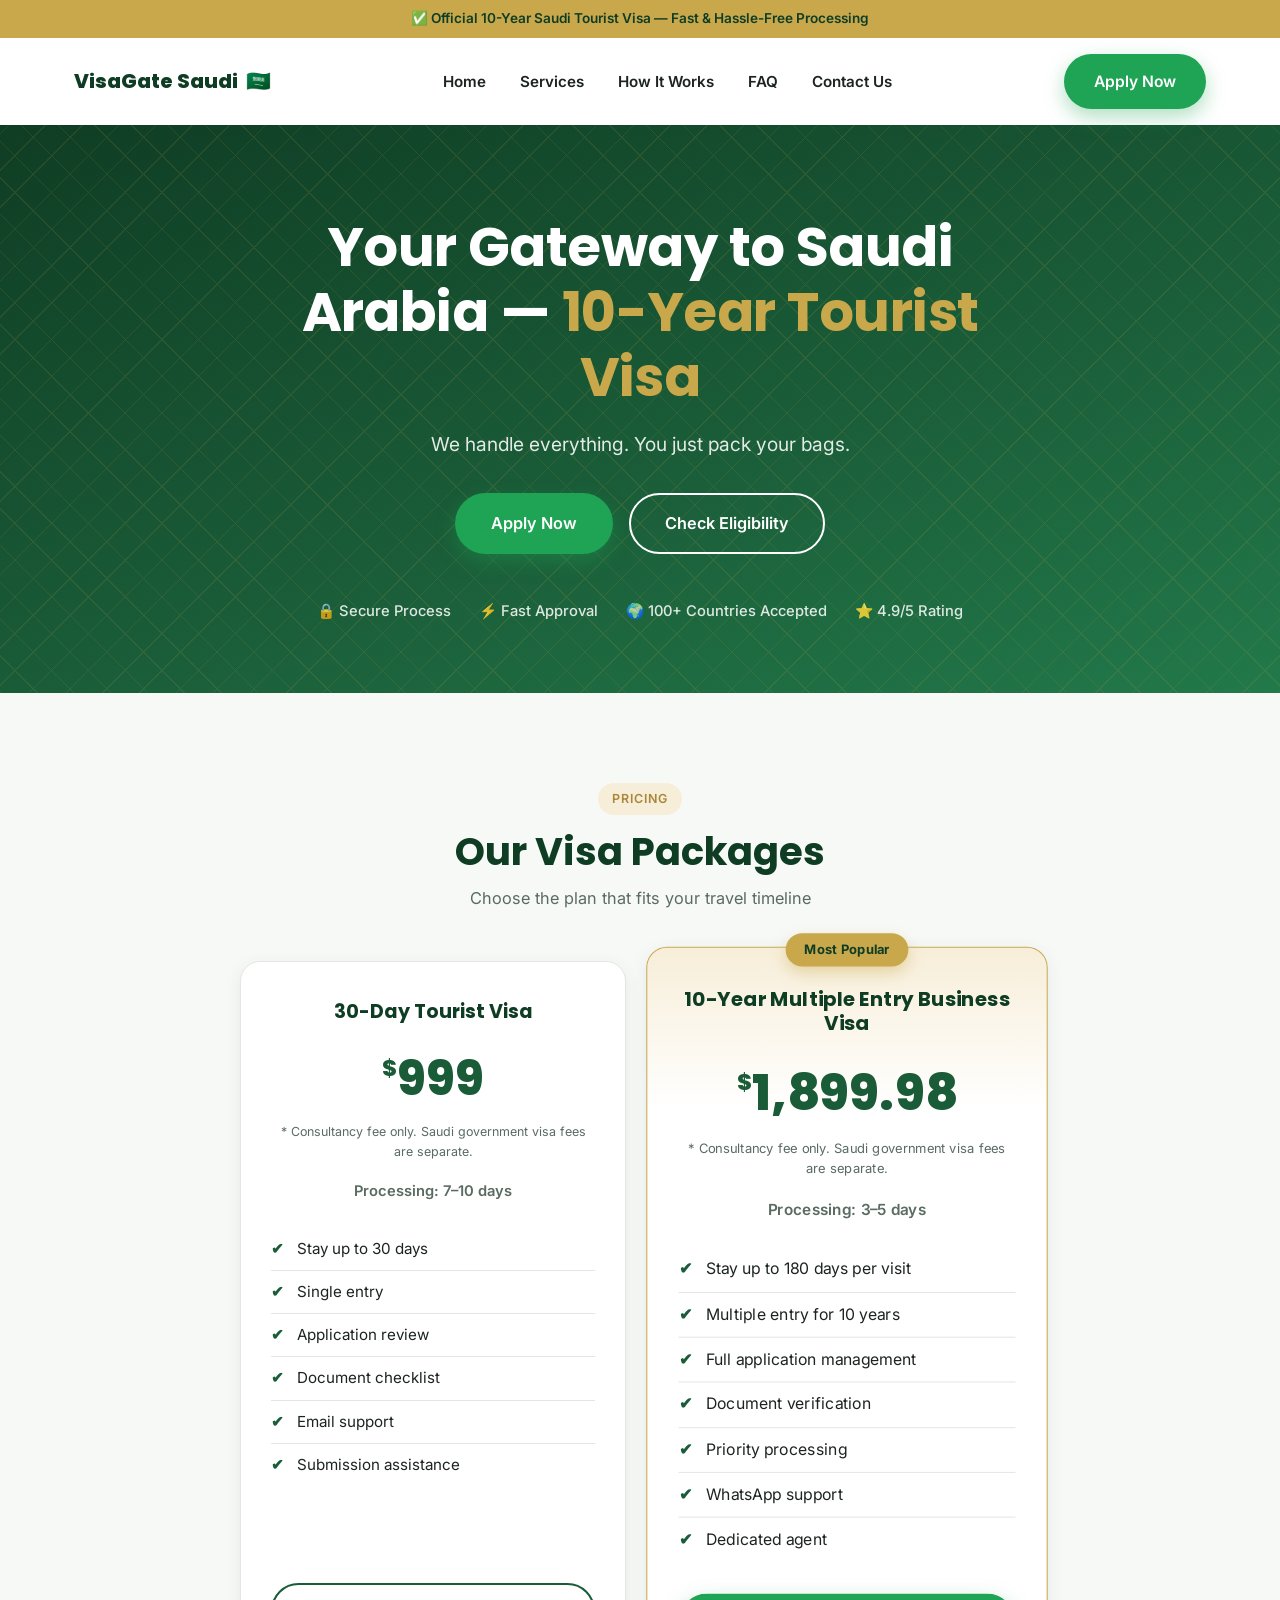
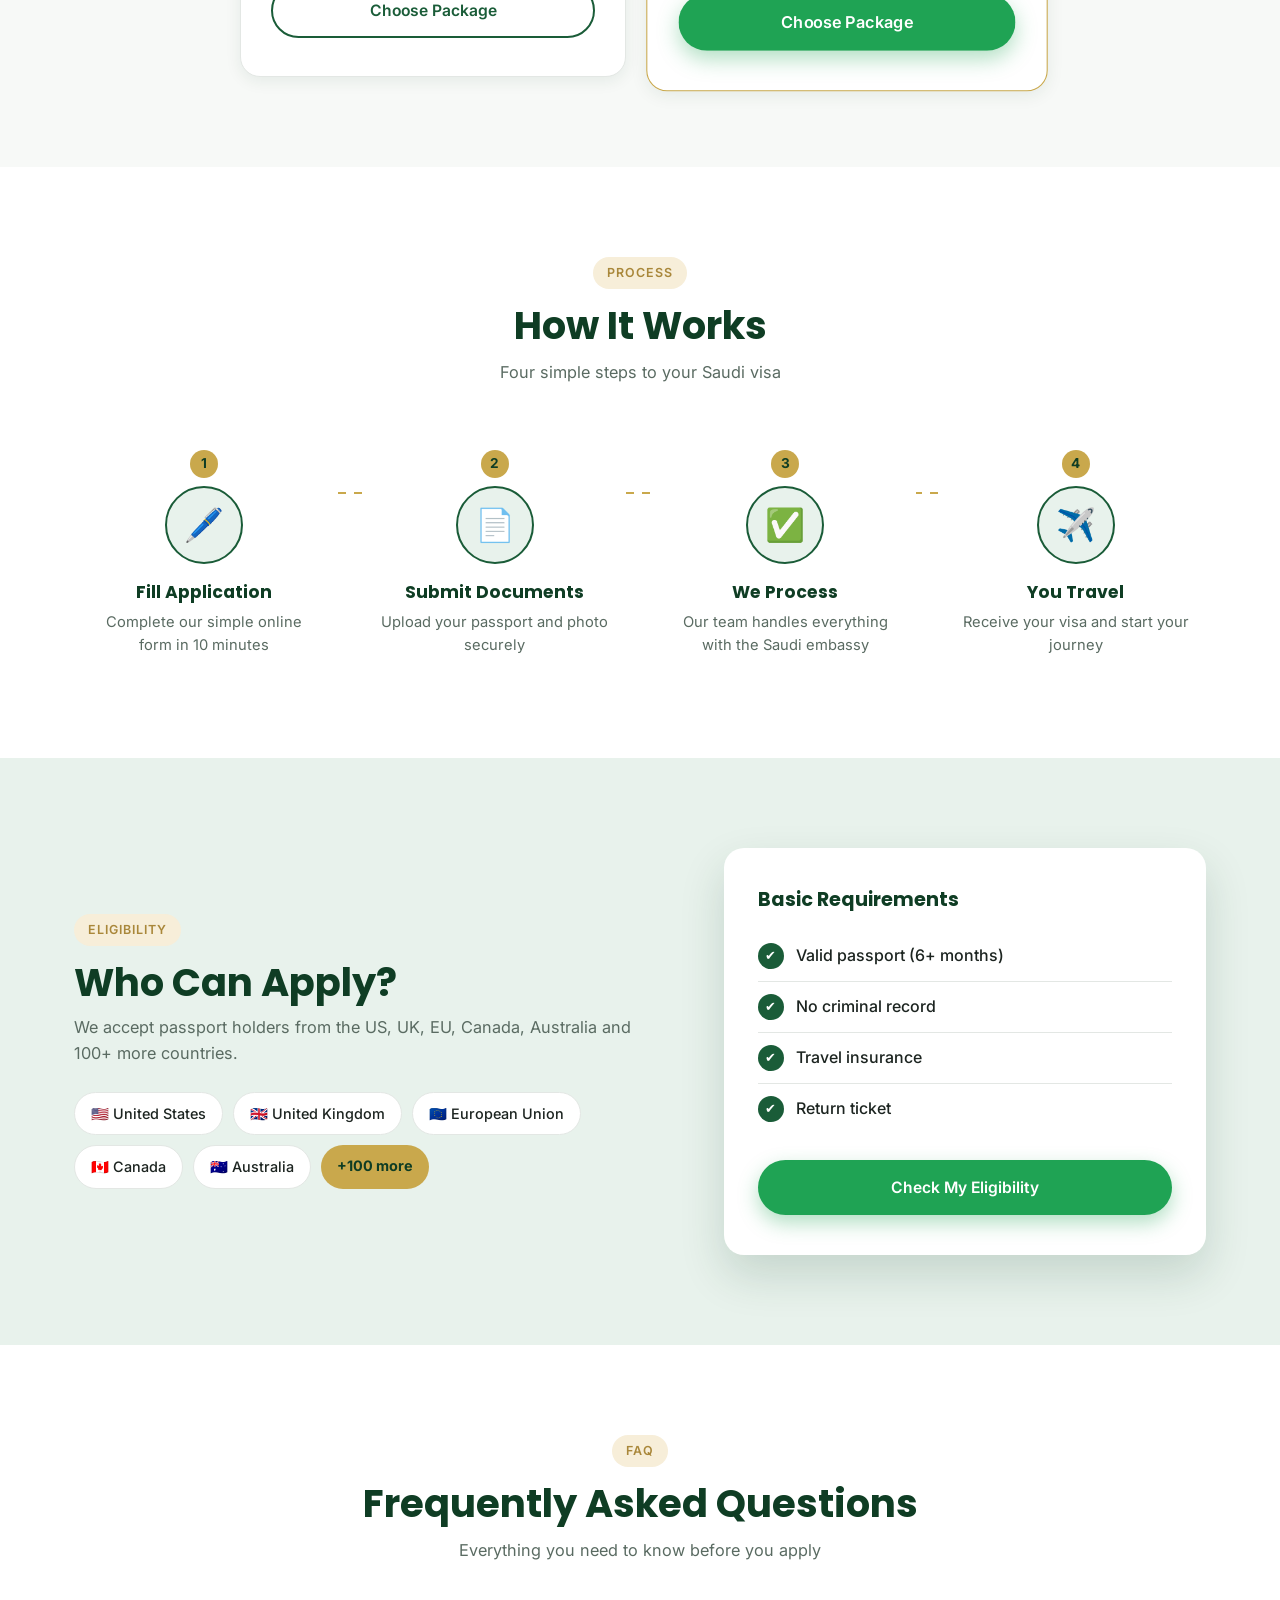
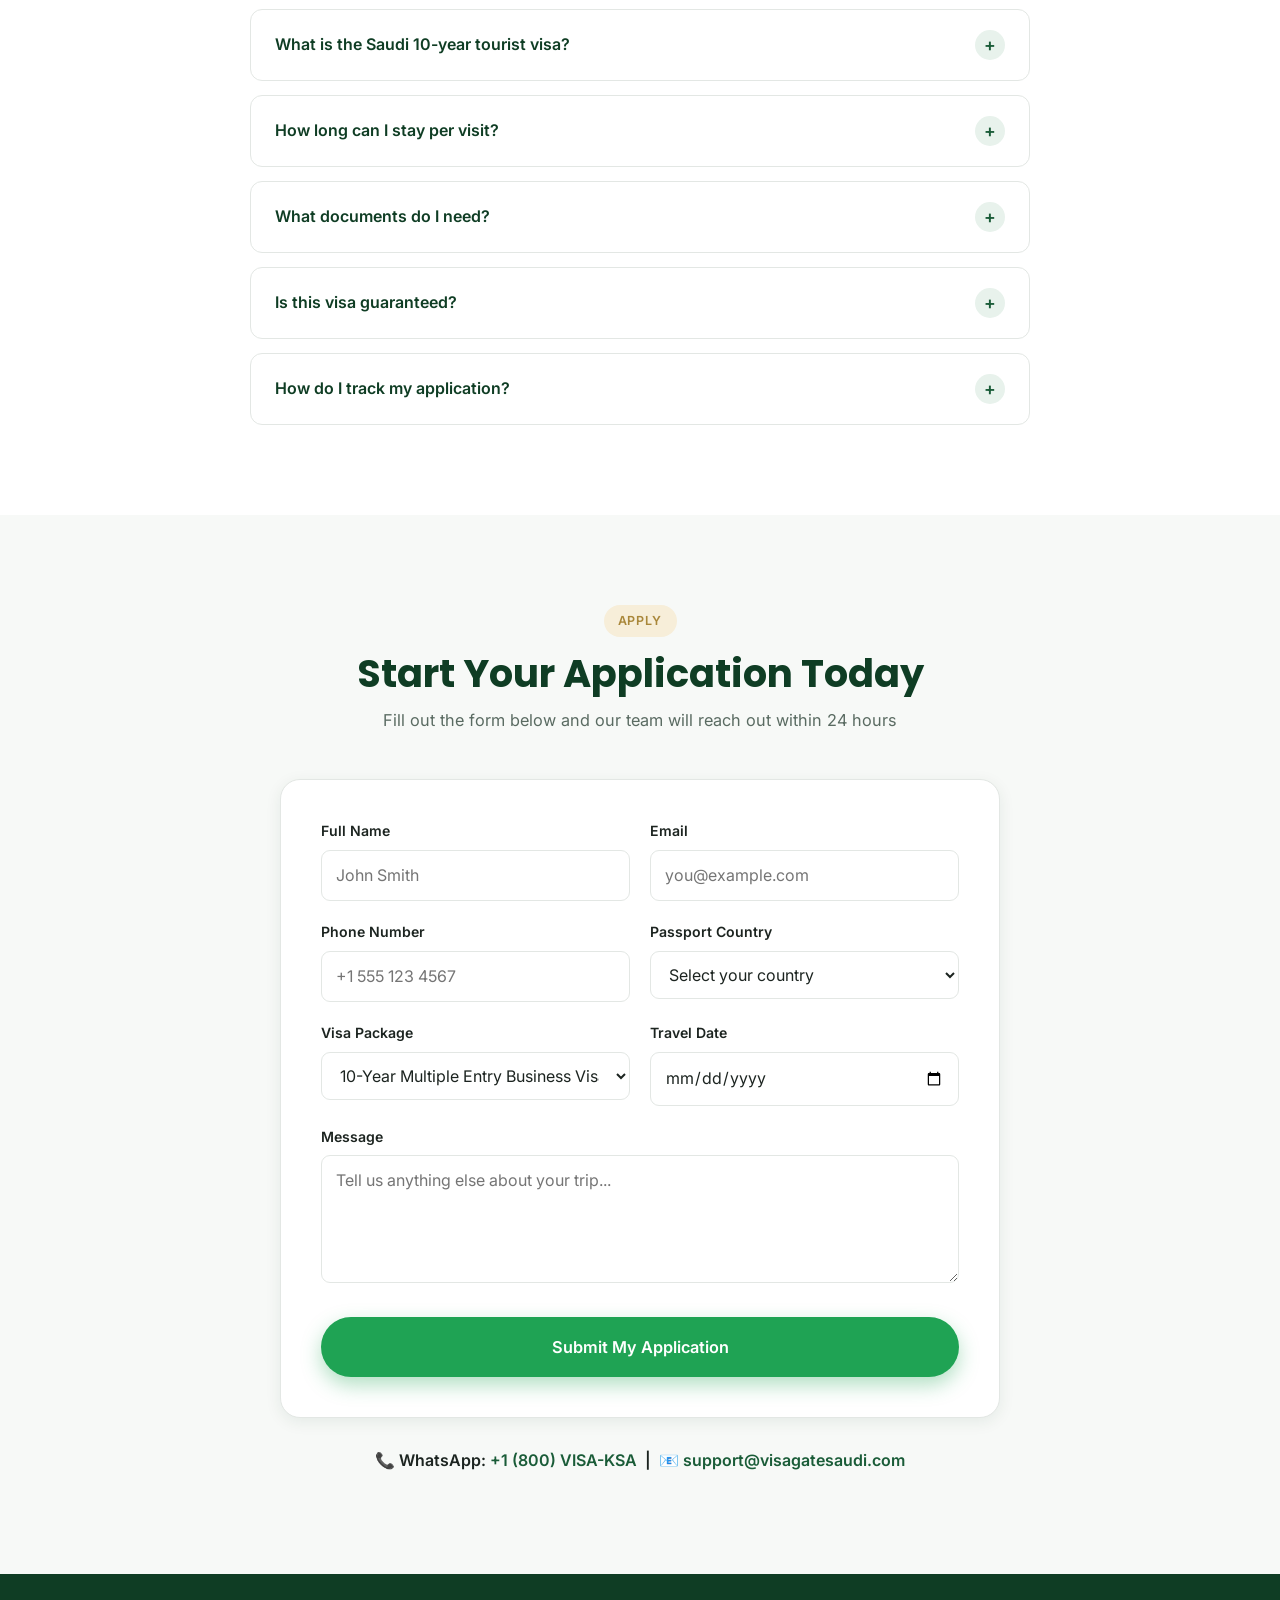
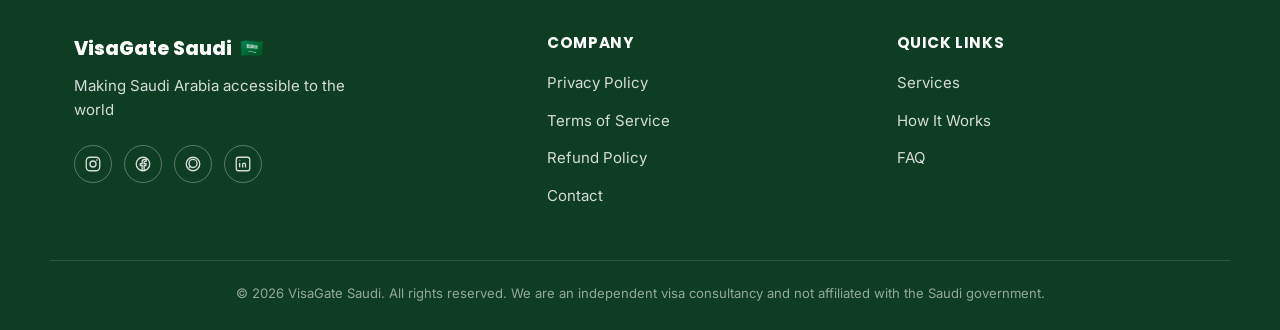
==== index.html @ 38aedfb7 "Initial commit - VisaGate Saudi website" ====
<!DOCTYPE html>
<html lang="en">
<head>
<meta charset="UTF-8">
<meta name="viewport" content="width=device-width, initial-scale=1.0">
<title>VisaGate Saudi — 10-Year Saudi Tourist Visa Application Service</title>
<meta name="description" content="VisaGate Saudi helps travelers from 100+ countries apply for Saudi Arabia's 10-year tourist visa quickly and securely.">
<link rel="preconnect" href="https://fonts.googleapis.com">
<link rel="preconnect" href="https://fonts.gstatic.com" crossorigin>
<link href="https://fonts.googleapis.com/css2?family=Poppins:wght@700;800&family=Inter:wght@400;500;600;700&display=swap" rel="stylesheet">
<link rel="icon" href="data:image/svg+xml,%3Csvg xmlns='http://www.w3.org/2000/svg' viewBox='0 0 64 64'%3E%3Crect width='64' height='64' rx='14' fill='%231a5c38'/%3E%3Ctext x='32' y='45' font-family='Arial, sans-serif' font-size='34' font-weight='700' fill='%23c9a84c' text-anchor='middle'%3EV%3C/text%3E%3C/svg%3E">
<link rel="stylesheet" href="styles.css">
</head>
<body>

<!-- ================= HEADER ================= -->
<header class="site-header" id="header">
  <div class="topbar">
    <p>✅ Official 10-Year Saudi Tourist Visa — Fast &amp; Hassle-Free Processing</p>
  </div>
  <div class="navbar">
    <div class="container nav-container">
      <a href="#home" class="logo">VisaGate Saudi <span class="flag" aria-hidden="true">🇸🇦</span></a>

      <nav class="main-nav" id="mainNav">
        <ul>
          <li><a href="#home">Home</a></li>
          <li><a href="#services">Services</a></li>
          <li><a href="#how-it-works">How It Works</a></li>
          <li><a href="#faq">FAQ</a></li>
          <li><a href="#contact">Contact Us</a></li>
        </ul>
      </nav>

      <button type="button" class="btn btn-primary nav-cta" data-open-modal>Apply Now</button>

      <button class="nav-toggle" id="navToggle" aria-label="Toggle navigation menu" aria-expanded="false" aria-controls="mainNav">
        <span></span><span></span><span></span>
      </button>
    </div>
  </div>
</header>

<main>

  <!-- ================= HERO ================= -->
  <section class="hero" id="home">
    <div class="hero-pattern" aria-hidden="true"></div>
    <div class="container hero-content">
      <h1>Your Gateway to Saudi Arabia — <span>10-Year Tourist Visa</span></h1>
      <p class="hero-sub">We handle everything. You just pack your bags.</p>
      <div class="hero-buttons">
        <button type="button" class="btn btn-primary btn-lg" data-open-modal>Apply Now</button>
        <a href="#eligibility" class="btn btn-outline btn-lg">Check Eligibility</a>
      </div>
      <ul class="trust-badges">
        <li>🔒 Secure Process</li>
        <li>⚡ Fast Approval</li>
        <li>🌍 100+ Countries Accepted</li>
        <li>⭐ 4.9/5 Rating</li>
      </ul>
    </div>
  </section>

  <!-- ================= SERVICES ================= -->
  <section class="services" id="services">
    <div class="container">
      <span class="eyebrow">Pricing</span>
      <h2 class="section-title">Our Visa Packages</h2>
      <p class="section-sub">Choose the plan that fits your travel timeline</p>

      <div class="pricing-grid pricing-grid-2">
        <article class="price-card">
          <h3>30-Day Tourist Visa</h3>
          <p class="price"><span>$</span>999</p>
          <p class="fee-note">* Consultancy fee only. Saudi government visa fees are separate.</p>
          <p class="processing">Processing: 7–10 days</p>
          <ul class="features">
            <li>Stay up to 30 days</li>
            <li>Single entry</li>
            <li>Application review</li>
            <li>Document checklist</li>
            <li>Email support</li>
            <li>Submission assistance</li>
          </ul>
          <button type="button" class="btn btn-outline choose-package" data-package="30-Day Tourist">Choose Package</button>
        </article>

        <article class="price-card featured">
          <span class="badge">Most Popular</span>
          <h3>10-Year Multiple Entry Business Visa</h3>
          <p class="price"><span>$</span>1,899.98</p>
          <p class="fee-note">* Consultancy fee only. Saudi government visa fees are separate.</p>
          <p class="processing">Processing: 3–5 days</p>
          <ul class="features">
            <li>Stay up to 180 days per visit</li>
            <li>Multiple entry for 10 years</li>
            <li>Full application management</li>
            <li>Document verification</li>
            <li>Priority processing</li>
            <li>WhatsApp support</li>
            <li>Dedicated agent</li>
          </ul>
          <button type="button" class="btn btn-primary choose-package" data-package="10-Year Business">Choose Package</button>
        </article>
      </div>
    </div>
  </section>

  <!-- ================= HOW IT WORKS ================= -->
  <section class="how-it-works" id="how-it-works">
    <div class="container">
      <span class="eyebrow">Process</span>
      <h2 class="section-title">How It Works</h2>
      <p class="section-sub">Four simple steps to your Saudi visa</p>

      <div class="steps">
        <div class="step">
          <div class="step-number">1</div>
          <div class="step-icon">🖊️</div>
          <h3>Fill Application</h3>
          <p>Complete our simple online form in 10 minutes</p>
        </div>
        <div class="step">
          <div class="step-number">2</div>
          <div class="step-icon">📄</div>
          <h3>Submit Documents</h3>
          <p>Upload your passport and photo securely</p>
        </div>
        <div class="step">
          <div class="step-number">3</div>
          <div class="step-icon">✅</div>
          <h3>We Process</h3>
          <p>Our team handles everything with the Saudi embassy</p>
        </div>
        <div class="step">
          <div class="step-number">4</div>
          <div class="step-icon">✈️</div>
          <h3>You Travel</h3>
          <p>Receive your visa and start your journey</p>
        </div>
      </div>
    </div>
  </section>

  <!-- ================= ELIGIBILITY ================= -->
  <section class="eligibility" id="eligibility">
    <div class="container eligibility-grid">
      <div class="eligibility-text">
        <span class="eyebrow">Eligibility</span>
        <h2 class="section-title section-title-left">Who Can Apply?</h2>
        <p>We accept passport holders from the US, UK, EU, Canada, Australia and 100+ more countries.</p>
        <div class="country-tags">
          <span>🇺🇸 United States</span>
          <span>🇬🇧 United Kingdom</span>
          <span>🇪🇺 European Union</span>
          <span>🇨🇦 Canada</span>
          <span>🇦🇺 Australia</span>
          <span class="tag-more">+100 more</span>
        </div>
      </div>

      <div class="checklist-card">
        <h3>Basic Requirements</h3>
        <ul class="checklist">
          <li><span class="check">✔</span> Valid passport (6+ months)</li>
          <li><span class="check">✔</span> No criminal record</li>
          <li><span class="check">✔</span> Travel insurance</li>
          <li><span class="check">✔</span> Return ticket</li>
        </ul>
        <a href="#contact" class="btn btn-primary btn-block">Check My Eligibility</a>
      </div>
    </div>
  </section>

  <!-- ================= FAQ ================= -->
  <section class="faq" id="faq">
    <div class="container">
      <span class="eyebrow">FAQ</span>
      <h2 class="section-title">Frequently Asked Questions</h2>
      <p class="section-sub">Everything you need to know before you apply</p>

      <div class="faq-list">
        <div class="faq-item">
          <button class="faq-question" aria-expanded="false">
            <span>What is the Saudi 10-year tourist visa?</span>
            <span class="faq-icon">+</span>
          </button>
          <div class="faq-answer">
            <p>It is a long-term multiple-entry tourist visa issued by the Kingdom of Saudi Arabia that remains valid for 10 years, allowing eligible passport holders to visit the country repeatedly for tourism, without needing to reapply for each trip.</p>
          </div>
        </div>

        <div class="faq-item">
          <button class="faq-question" aria-expanded="false">
            <span>How long can I stay per visit?</span>
            <span class="faq-icon">+</span>
          </button>
          <div class="faq-answer">
            <p>Each visit under the 10-year tourist visa typically allows a stay of up to 90 days, and you may enter and exit multiple times during the visa's validity period.</p>
          </div>
        </div>

        <div class="faq-item">
          <button class="faq-question" aria-expanded="false">
            <span>What documents do I need?</span>
            <span class="faq-icon">+</span>
          </button>
          <div class="faq-answer">
            <p>You will generally need a valid passport (6+ months remaining), a recent passport-style photo, proof of travel insurance, and a return or onward ticket. Our team will guide you through the exact checklist for your country.</p>
          </div>
        </div>

        <div class="faq-item">
          <button class="faq-question" aria-expanded="false">
            <span>Is this visa guaranteed?</span>
            <span class="faq-icon">+</span>
          </button>
          <div class="faq-answer">
            <p>Final approval is issued by the Saudi authorities. Every package includes a full document review to maximize your chances of approval, and our 10-Year Business Visa package is backed by our dedicated agent support.</p>
          </div>
        </div>

        <div class="faq-item">
          <button class="faq-question" aria-expanded="false">
            <span>How do I track my application?</span>
            <span class="faq-icon">+</span>
          </button>
          <div class="faq-answer">
            <p>Once submitted, you'll receive email updates at every stage (plus WhatsApp updates for the 10-Year Business Visa package), plus a dedicated tracking link so you always know your application status.</p>
          </div>
        </div>
      </div>
    </div>
  </section>

  <!-- ================= CONTACT / APPLY ================= -->
  <section class="contact" id="contact">
    <div class="container">
      <span class="eyebrow">Apply</span>
      <h2 class="section-title">Start Your Application Today</h2>
      <p class="section-sub">Fill out the form below and our team will reach out within 24 hours</p>

      <form class="apply-form" id="applyForm" novalidate>
        <div class="form-row">
          <div class="form-group">
            <label for="fullName">Full Name</label>
            <input type="text" id="fullName" name="fullName" placeholder="John Smith" required>
          </div>
          <div class="form-group">
            <label for="email">Email</label>
            <input type="email" id="email" name="email" placeholder="you@example.com" required>
          </div>
        </div>

        <div class="form-row">
          <div class="form-group">
            <label for="phone">Phone Number</label>
            <input type="tel" id="phone" name="phone" placeholder="+1 555 123 4567" required>
          </div>
          <div class="form-group">
            <label for="country">Passport Country</label>
            <select id="country" name="country" required>
              <option value="" disabled selected>Select your country</option>
              <option>United States</option>
              <option>United Kingdom</option>
              <option>Canada</option>
              <option>Australia</option>
              <option>Germany</option>
              <option>France</option>
              <option>Italy</option>
              <option>Spain</option>
              <option>Netherlands</option>
              <option>Ireland</option>
              <option>New Zealand</option>
              <option>Japan</option>
              <option>South Korea</option>
              <option>Singapore</option>
              <option>United Arab Emirates</option>
              <option>Other</option>
            </select>
          </div>
        </div>

        <div class="form-row">
          <div class="form-group">
            <label for="packageSelect">Visa Package</label>
            <select id="packageSelect" name="package" required>
              <option value="30-Day Tourist">30-Day Tourist Visa — $999</option>
              <option value="10-Year Business" selected>10-Year Multiple Entry Business Visa — $1,899.98</option>
            </select>
          </div>
          <div class="form-group">
            <label for="travelDate">Travel Date</label>
            <input type="date" id="travelDate" name="travelDate">
          </div>
        </div>

        <div class="form-group full">
          <label for="message">Message</label>
          <textarea id="message" name="message" rows="4" placeholder="Tell us anything else about your trip..."></textarea>
        </div>

        <button type="submit" class="btn btn-primary btn-lg btn-block">Submit My Application</button>

        <p class="form-success" id="formSuccess" role="status" hidden>✅ Thank you! Your application has been received. Our team will contact you within 24 hours.</p>
      </form>

      <p class="contact-info">📞 WhatsApp: <a href="https://wa.me/1800847252">+1 (800) VISA-KSA</a> &nbsp;|&nbsp; 📧 <a href="mailto:support@visagatesaudi.com">support@visagatesaudi.com</a></p>
    </div>
  </section>

</main>

<!-- ================= FOOTER ================= -->
<footer class="site-footer">
  <div class="container footer-grid">
    <div class="footer-brand">
      <p class="logo">VisaGate Saudi <span class="flag" aria-hidden="true">🇸🇦</span></p>
      <p class="tagline">Making Saudi Arabia accessible to the world</p>
      <div class="socials">
        <a href="#" class="social-icon" aria-label="Instagram">
          <svg viewBox="0 0 24 24" fill="none" stroke="currentColor" stroke-width="1.8"><rect x="3" y="3" width="18" height="18" rx="5"/><circle cx="12" cy="12" r="4"/><circle cx="17.2" cy="6.8" r="1.1" fill="currentColor" stroke="none"/></svg>
        </a>
        <a href="#" class="social-icon" aria-label="Facebook">
          <svg viewBox="0 0 24 24" fill="none" stroke="currentColor" stroke-width="1.8"><circle cx="12" cy="12" r="9"/><path d="M13.5 21v-7h2.2l.3-2.6h-2.5V9.7c0-.75.2-1.3 1.3-1.3h1.4V6.1c-.25 0-1.1-.1-2-.1-2 0-3.4 1.2-3.4 3.5v1.9H8.4V14h2.4v7"/></svg>
        </a>
        <a href="#" class="social-icon" aria-label="WhatsApp">
          <svg viewBox="0 0 24 24" fill="none" stroke="currentColor" stroke-width="1.8"><circle cx="12" cy="12" r="9"/><path d="M8.5 15.2c1 .9 2.2 1.4 3.6 1.4 3 0 5.3-2.4 5.3-5.3S15.1 5.9 12.1 5.9 6.8 8.3 6.8 11.2c0 1.1.3 2.1.9 3l-.7 2.6z"/></svg>
        </a>
        <a href="#" class="social-icon" aria-label="LinkedIn">
          <svg viewBox="0 0 24 24" fill="none" stroke="currentColor" stroke-width="1.8"><rect x="3" y="3" width="18" height="18" rx="3"/><line x1="7.5" y1="10.5" x2="7.5" y2="16.5"/><circle cx="7.5" cy="7.3" r="0.2" fill="currentColor"/><path d="M11.5 16.5v-3.7c0-1.2.9-2 2-2s1.8.8 1.8 2v3.7"/></svg>
        </a>
      </div>
    </div>

    <div class="footer-links">
      <h4>Company</h4>
      <ul>
        <li><a href="#">Privacy Policy</a></li>
        <li><a href="terms.html">Terms of Service</a></li>
        <li><a href="#">Refund Policy</a></li>
        <li><a href="#contact">Contact</a></li>
      </ul>
    </div>

    <div class="footer-links">
      <h4>Quick Links</h4>
      <ul>
        <li><a href="#services">Services</a></li>
        <li><a href="#how-it-works">How It Works</a></li>
        <li><a href="#faq">FAQ</a></li>
      </ul>
    </div>
  </div>

  <div class="footer-bottom">
    <p>© 2026 VisaGate Saudi. All rights reserved. We are an independent visa consultancy and not affiliated with the Saudi government.</p>
  </div>
</footer>

<!-- ================= APPLICATION MODAL ================= -->
<div class="modal-backdrop" id="modalBackdrop" hidden>
  <div class="modal" role="dialog" aria-modal="true" aria-labelledby="modalTitle">
    <div class="modal-header">
      <h2 id="modalTitle">Visa Application</h2>
      <button type="button" class="modal-close" id="modalClose" aria-label="Close application form">&times;</button>
    </div>

    <form class="modal-form" id="modalForm" novalidate>
      <div class="modal-body">

        <h3 class="modal-section-title">Personal Information</h3>
        <div class="form-row">
          <div class="form-group">
            <label for="mFullName">Full Legal Name (as in passport)</label>
            <input type="text" id="mFullName" name="fullName" required>
          </div>
          <div class="form-group">
            <label for="mDob">Date of Birth</label>
            <input type="date" id="mDob" name="dob" required>
          </div>
        </div>
        <div class="form-row">
          <div class="form-group">
            <label for="mNationality">Nationality / Country of Passport</label>
            <input type="text" id="mNationality" name="nationality" required>
          </div>
          <div class="form-group">
            <label for="mPassportNumber">Passport Number</label>
            <input type="text" id="mPassportNumber" name="passportNumber" required>
          </div>
        </div>
        <div class="form-row">
          <div class="form-group">
            <label for="mPassportExpiry">Passport Expiry Date</label>
            <input type="date" id="mPassportExpiry" name="passportExpiry" required>
          </div>
          <div class="form-group">
            <label for="mEmail">Email Address</label>
            <input type="email" id="mEmail" name="email" required>
          </div>
        </div>
        <div class="form-group">
          <label for="mPhone">Phone Number (with country code)</label>
          <input type="tel" id="mPhone" name="phone" placeholder="+1 555 123 4567" required>
        </div>

        <h3 class="modal-section-title">Visa Information</h3>
        <div class="form-row">
          <div class="form-group">
            <label for="mVisaType">Visa Type</label>
            <select id="mVisaType" name="visaType" required>
              <option value="30-Day Tourist">30-Day Tourist Visa</option>
              <option value="10-Year Business" selected>10-Year Multiple Entry Business Visa</option>
            </select>
          </div>
          <div class="form-group">
            <label for="mPurpose">Purpose of Visit</label>
            <input type="text" id="mPurpose" name="purpose" placeholder="Tourism, business, family visit...">
          </div>
        </div>
        <div class="form-row">
          <div class="form-group">
            <label for="mTravelDate">Intended Travel Date</label>
            <input type="date" id="mTravelDate" name="travelDate">
          </div>
          <div class="form-group">
            <label for="mDuration">Duration of Stay</label>
            <input type="text" id="mDuration" name="duration" placeholder="e.g. 2 weeks">
          </div>
        </div>

        <h3 class="modal-section-title">Document Upload</h3>
        <div class="form-row">
          <div class="form-group">
            <label for="mPassportCopy">Upload Passport Copy</label>
            <input type="file" id="mPassportCopy" name="passportCopy" accept="image/*,.pdf">
          </div>
          <div class="form-group">
            <label for="mPassportPhoto">Upload Passport Photo</label>
            <input type="file" id="mPassportPhoto" name="passportPhoto" accept="image/*">
          </div>
        </div>

        <h3 class="modal-section-title">Voucher</h3>
        <div class="voucher-row">
          <div class="form-group">
            <label for="mVoucher">Have a voucher code? Enter it here</label>
            <input type="text" id="mVoucher" name="voucher" placeholder="Enter voucher code">
          </div>
          <button type="button" class="btn btn-outline" id="applyVoucherBtn">Apply Code</button>
        </div>
        <p class="voucher-note">Promotional pricing for our visa consultancy service. Government fees may apply separately.</p>
        <p class="voucher-message" id="voucherMessage" hidden></p>

        <button type="submit" class="btn btn-primary btn-lg btn-block">Submit My Application →</button>
        <p class="secure-note">🔒 Your information is encrypted and secure</p>

        <p class="form-success" id="modalSuccess" role="status" hidden>✅ Application received! We will contact you within 24 hours.</p>
      </div>
    </form>
  </div>
</div>

<script src="script.js"></script>
</body>
</html>
---- styles.css ----
/* =========================================================
   VisaGate Saudi — stylesheet
   ========================================================= */

:root {
  --green: #1a5c38;
  --green-dark: #0f3d24;
  --green-light: #e8f2ec;
  --gold: #c9a84c;
  --gold-dark: #a9873a;
  --gold-light: #f7eed9;

  --text: #1c2420;
  --text-light: #5a6b62;
  --white: #ffffff;
  --border: #e3e7e4;
  --bg-soft: #f7f9f7;

  --radius: 12px;
  --radius-lg: 20px;
  --shadow: 0 4px 16px rgba(15, 61, 36, 0.08);
  --shadow-lg: 0 20px 45px rgba(15, 61, 36, 0.16);

  --header-height: 118px;
  --font-heading: 'Poppins', 'Segoe UI', Arial, sans-serif;
  --font-body: 'Inter', 'Segoe UI', Arial, sans-serif;
}

/* ---------- Reset ---------- */
* { box-sizing: border-box; margin: 0; padding: 0; }

html {
  scroll-behavior: smooth;
}

body {
  font-family: var(--font-body);
  color: var(--text);
  background: var(--white);
  line-height: 1.6;
  -webkit-font-smoothing: antialiased;
}

img { max-width: 100%; display: block; }
a { color: inherit; text-decoration: none; }
ul { list-style: none; }
button { font: inherit; cursor: pointer; border: none; background: none; }
input, select, textarea { font: inherit; }

section[id] {
  scroll-margin-top: var(--header-height);
}

.container {
  width: 100%;
  max-width: 1180px;
  margin: 0 auto;
  padding: 0 24px;
}

h1, h2, h3, h4 {
  font-family: var(--font-heading);
  color: var(--green-dark);
  font-weight: 700;
  line-height: 1.2;
}

/* ---------- Shared section styling ---------- */
.eyebrow {
  display: inline-block;
  color: var(--gold-dark);
  background: var(--gold-light);
  font-weight: 600;
  font-size: 0.78rem;
  letter-spacing: 0.08em;
  text-transform: uppercase;
  padding: 6px 14px;
  border-radius: 999px;
  margin-bottom: 14px;
}

.section-title {
  font-size: clamp(1.8rem, 3.2vw, 2.4rem);
  text-align: center;
}

.section-title-left { text-align: left; }

.section-sub {
  text-align: center;
  color: var(--text-light);
  max-width: 560px;
  margin: 10px auto 0;
  font-size: 1.02rem;
}

.services .container > .eyebrow,
.how-it-works .container > .eyebrow,
.faq .container > .eyebrow,
.contact .container > .eyebrow {
  display: block;
  width: fit-content;
  margin: 0 auto 14px;
}

/* ---------- Buttons ---------- */
.btn {
  display: inline-flex;
  align-items: center;
  justify-content: center;
  gap: 8px;
  padding: 13px 28px;
  border-radius: 999px;
  font-weight: 600;
  font-size: 0.98rem;
  transition: transform 0.18s ease, box-shadow 0.18s ease, background 0.18s ease, color 0.18s ease;
  border: 2px solid transparent;
  white-space: nowrap;
}

.btn-primary {
  background: #1fa354;
  color: var(--white);
  box-shadow: 0 8px 20px rgba(31, 163, 84, 0.35);
}
.btn-primary:hover {
  background: #188945;
  transform: translateY(-2px);
  box-shadow: 0 12px 26px rgba(31, 163, 84, 0.42);
}

.btn-outline {
  background: transparent;
  border-color: var(--white);
  color: var(--white);
}
.btn-outline:hover {
  background: var(--white);
  color: var(--green-dark);
  transform: translateY(-2px);
}

.services .btn-outline,
.checklist-card .btn-outline {
  border-color: var(--green);
  color: var(--green);
}
.services .btn-outline:hover {
  background: var(--green);
  color: var(--white);
}

.btn-lg { padding: 15px 34px; font-size: 1.02rem; }
.btn-block { width: 100%; }

/* ---------- Top bar ---------- */
.topbar {
  background: var(--gold);
  color: var(--green-dark);
  text-align: center;
  font-size: 0.85rem;
  font-weight: 600;
  padding: 8px 16px;
}

/* ---------- Header ---------- */
.site-header {
  position: sticky;
  top: 0;
  z-index: 1000;
  background: var(--white);
  box-shadow: 0 1px 0 rgba(0,0,0,0.05);
}

.navbar {
  background: var(--white);
  transition: box-shadow 0.2s ease;
}

.site-header.scrolled .navbar {
  box-shadow: 0 6px 20px rgba(15, 61, 36, 0.1);
}

.nav-container {
  display: flex;
  align-items: center;
  justify-content: space-between;
  gap: 24px;
  padding-top: 16px;
  padding-bottom: 16px;
}

.logo {
  font-family: var(--font-heading);
  font-weight: 800;
  font-size: 1.25rem;
  color: var(--green-dark);
  display: flex;
  align-items: center;
  gap: 8px;
  flex-shrink: 0;
}

.main-nav ul {
  display: flex;
  gap: 30px;
}

.main-nav a {
  font-weight: 600;
  font-size: 0.95rem;
  color: var(--text);
  position: relative;
  padding: 6px 2px;
  transition: color 0.15s ease;
}

.main-nav a::after {
  content: "";
  position: absolute;
  left: 0; right: 0; bottom: -2px;
  height: 2px;
  background: var(--gold);
  transform: scaleX(0);
  transform-origin: left;
  transition: transform 0.2s ease;
}

.main-nav a:hover {
  color: var(--green);
}
.main-nav a:hover::after {
  transform: scaleX(1);
}

.nav-cta { flex-shrink: 0; }

.nav-toggle {
  display: none;
  flex-direction: column;
  justify-content: center;
  gap: 5px;
  width: 40px;
  height: 40px;
  flex-shrink: 0;
}
.nav-toggle span {
  display: block;
  height: 2px;
  width: 100%;
  background: var(--green-dark);
  border-radius: 2px;
  transition: transform 0.25s ease, opacity 0.25s ease;
}
.nav-toggle.active span:nth-child(1) { transform: translateY(7px) rotate(45deg); }
.nav-toggle.active span:nth-child(2) { opacity: 0; }
.nav-toggle.active span:nth-child(3) { transform: translateY(-7px) rotate(-45deg); }

/* ---------- Hero ---------- */
.hero {
  position: relative;
  background: linear-gradient(160deg, var(--green-dark) 0%, var(--green) 55%, #22794a 100%);
  color: var(--white);
  overflow: hidden;
  padding: 90px 0 70px;
}

.hero-pattern,
.legal-hero-pattern {
  position: absolute;
  inset: 0;
  opacity: 0.12;
  background-image:
    repeating-linear-gradient(45deg, var(--gold) 0, var(--gold) 1px, transparent 1px, transparent 26px),
    repeating-linear-gradient(-45deg, var(--gold) 0, var(--gold) 1px, transparent 1px, transparent 26px);
  pointer-events: none;
}

.hero-content {
  position: relative;
  text-align: center;
  max-width: 760px;
}

.hero h1 {
  color: var(--white);
  font-size: clamp(2.1rem, 5vw, 3.4rem);
  letter-spacing: -0.01em;
}

.hero h1 span {
  color: var(--gold);
}

.hero-sub {
  margin-top: 18px;
  font-size: 1.2rem;
  color: rgba(255,255,255,0.88);
}

.hero-buttons {
  margin-top: 34px;
  display: flex;
  gap: 16px;
  justify-content: center;
  flex-wrap: wrap;
}

.trust-badges {
  margin-top: 46px;
  display: flex;
  flex-wrap: wrap;
  justify-content: center;
  gap: 12px 28px;
  font-size: 0.92rem;
  color: rgba(255,255,255,0.85);
  font-weight: 500;
}

/* ---------- Services ---------- */
.services {
  padding: 90px 0;
  background: var(--bg-soft);
}

.pricing-grid {
  margin-top: 50px;
  display: grid;
  grid-template-columns: repeat(3, 1fr);
  gap: 28px;
  align-items: stretch;
}

.pricing-grid-2 {
  grid-template-columns: repeat(2, 1fr);
  max-width: 800px;
  margin-left: auto;
  margin-right: auto;
}

.price-card {
  background: var(--white);
  border: 1px solid var(--border);
  border-radius: var(--radius-lg);
  padding: 38px 30px;
  text-align: center;
  position: relative;
  box-shadow: var(--shadow);
  transition: transform 0.25s ease, box-shadow 0.25s ease;
  display: flex;
  flex-direction: column;
}

.price-card:hover {
  transform: translateY(-8px);
  box-shadow: var(--shadow-lg);
}

.price-card.featured {
  border-color: var(--gold);
  background: linear-gradient(180deg, var(--gold-light) 0%, var(--white) 22%);
  transform: scale(1.04);
}
.price-card.featured:hover {
  transform: scale(1.04) translateY(-8px);
}

.badge {
  position: absolute;
  top: -14px;
  left: 50%;
  transform: translateX(-50%);
  background: var(--gold);
  color: var(--green-dark);
  font-size: 0.78rem;
  font-weight: 700;
  padding: 6px 18px;
  border-radius: 999px;
  box-shadow: 0 6px 14px rgba(201,168,76,0.4);
}

.fee-note {
  color: var(--text-light);
  font-size: 0.78rem;
  margin-bottom: 18px;
}

.price-card h3 {
  font-size: 1.2rem;
}

.price {
  font-family: var(--font-heading);
  font-size: 3rem;
  font-weight: 800;
  color: var(--green);
  margin: 18px 0 4px;
}
.price span {
  font-size: 1.4rem;
  vertical-align: top;
  position: relative;
  top: 10px;
}

.processing {
  color: var(--text-light);
  font-weight: 600;
  font-size: 0.92rem;
  margin-bottom: 24px;
}

.features {
  text-align: left;
  margin-bottom: 30px;
  flex-grow: 1;
}
.features li {
  padding: 9px 0;
  border-top: 1px solid var(--border);
  font-size: 0.95rem;
  padding-left: 26px;
  position: relative;
}
.features li:first-child { border-top: none; }
.features li::before {
  content: "✔";
  position: absolute;
  left: 0;
  color: var(--green);
  font-weight: 700;
}

/* ---------- How it works ---------- */
.how-it-works {
  padding: 90px 0;
}

.how-it-works .container > .eyebrow,
.how-it-works .section-title,
.how-it-works .section-sub {
  text-align: center;
  margin-left: auto;
  margin-right: auto;
}

.steps {
  margin-top: 55px;
  display: grid;
  grid-template-columns: repeat(4, 1fr);
  gap: 30px;
  position: relative;
}

.steps::before {
  content: "";
  position: absolute;
  top: 52px;
  left: 12%;
  right: 12%;
  height: 2px;
  background: repeating-linear-gradient(90deg, var(--gold) 0, var(--gold) 8px, transparent 8px, transparent 16px);
  z-index: 0;
}

.step {
  position: relative;
  z-index: 1;
  text-align: center;
  background: var(--white);
  padding: 10px;
  border-radius: var(--radius);
  transition: transform 0.2s ease;
}
.step:hover { transform: translateY(-6px); }

.step-number {
  width: 28px;
  height: 28px;
  margin: 0 auto 8px;
  background: var(--gold);
  color: var(--green-dark);
  font-weight: 700;
  font-size: 0.85rem;
  border-radius: 50%;
  display: flex;
  align-items: center;
  justify-content: center;
}

.step-icon {
  width: 78px;
  height: 78px;
  margin: 0 auto 18px;
  background: var(--green-light);
  border: 2px solid var(--green);
  border-radius: 50%;
  display: flex;
  align-items: center;
  justify-content: center;
  font-size: 2rem;
}

.step h3 {
  font-size: 1.08rem;
  margin-bottom: 8px;
}
.step p {
  color: var(--text-light);
  font-size: 0.92rem;
  padding: 0 6px;
}

/* ---------- Eligibility ---------- */
.eligibility {
  padding: 90px 0;
  background: var(--green-light);
}

.eligibility-grid {
  display: grid;
  grid-template-columns: 1.1fr 0.9fr;
  gap: 60px;
  align-items: center;
}

.eligibility-text p {
  color: var(--text-light);
  margin-top: 8px;
  font-size: 1.02rem;
}

.country-tags {
  margin-top: 26px;
  display: flex;
  flex-wrap: wrap;
  gap: 10px;
}

.country-tags span {
  background: var(--white);
  border: 1px solid var(--border);
  padding: 9px 16px;
  border-radius: 999px;
  font-size: 0.9rem;
  font-weight: 500;
  transition: border-color 0.15s ease, transform 0.15s ease;
}
.country-tags span:hover {
  border-color: var(--gold);
  transform: translateY(-2px);
}

.tag-more {
  background: var(--gold) !important;
  color: var(--green-dark);
  font-weight: 700 !important;
  border: none !important;
}

.checklist-card {
  background: var(--white);
  border-radius: var(--radius-lg);
  padding: 40px 34px;
  box-shadow: var(--shadow-lg);
}

.checklist-card h3 {
  margin-bottom: 20px;
  font-size: 1.2rem;
}

.checklist li {
  display: flex;
  align-items: center;
  gap: 12px;
  padding: 12px 0;
  border-top: 1px solid var(--border);
  font-weight: 500;
}
.checklist li:first-child { border-top: none; }

.check {
  width: 26px;
  height: 26px;
  flex-shrink: 0;
  border-radius: 50%;
  background: var(--green);
  color: var(--white);
  font-size: 0.8rem;
  display: flex;
  align-items: center;
  justify-content: center;
}

.checklist-card .btn { margin-top: 26px; }

/* ---------- FAQ ---------- */
.faq {
  padding: 90px 0;
}

.faq .container > .eyebrow,
.faq .section-title,
.faq .section-sub {
  text-align: center;
  margin-left: auto;
  margin-right: auto;
}

.faq-list {
  max-width: 780px;
  margin: 46px auto 0;
  display: flex;
  flex-direction: column;
  gap: 14px;
}

.faq-item {
  border: 1px solid var(--border);
  border-radius: var(--radius);
  overflow: hidden;
  background: var(--white);
  transition: border-color 0.2s ease;
}
.faq-item:has(.faq-question[aria-expanded="true"]) {
  border-color: var(--gold);
}

.faq-question {
  width: 100%;
  display: flex;
  align-items: center;
  justify-content: space-between;
  gap: 16px;
  padding: 20px 24px;
  text-align: left;
  font-weight: 600;
  font-size: 1rem;
  color: var(--green-dark);
}

.faq-icon {
  flex-shrink: 0;
  width: 30px;
  height: 30px;
  border-radius: 50%;
  background: var(--green-light);
  color: var(--green);
  display: flex;
  align-items: center;
  justify-content: center;
  font-size: 1.1rem;
  transition: transform 0.25s ease, background 0.25s ease, color 0.25s ease;
}

.faq-question[aria-expanded="true"] .faq-icon {
  background: var(--gold);
  color: var(--green-dark);
  transform: rotate(45deg);
}

.faq-answer {
  max-height: 0;
  overflow: hidden;
  transition: max-height 0.3s ease, padding 0.3s ease;
  padding: 0 24px;
  color: var(--text-light);
}

.faq-answer p { padding-bottom: 0; }

.faq-item.open .faq-answer {
  padding: 0 24px 20px;
}

/* ---------- Contact ---------- */
.contact {
  padding: 90px 0 100px;
  background: var(--bg-soft);
}

.contact .container > .eyebrow,
.contact .section-title,
.contact .section-sub {
  text-align: center;
  margin-left: auto;
  margin-right: auto;
}

.apply-form {
  max-width: 720px;
  margin: 46px auto 0;
  background: var(--white);
  border: 1px solid var(--border);
  border-radius: var(--radius-lg);
  padding: 40px;
  box-shadow: var(--shadow);
}

.form-row {
  display: grid;
  grid-template-columns: 1fr 1fr;
  gap: 20px;
}

.form-group {
  margin-bottom: 20px;
}

.form-group label {
  display: block;
  font-weight: 600;
  font-size: 0.88rem;
  margin-bottom: 7px;
  color: var(--text);
}

.form-group input,
.form-group select,
.form-group textarea {
  width: 100%;
  padding: 12px 14px;
  border: 1.5px solid var(--border);
  border-radius: 9px;
  background: var(--white);
  color: var(--text);
  transition: border-color 0.15s ease, box-shadow 0.15s ease;
}

.form-group input:focus,
.form-group select:focus,
.form-group textarea:focus {
  outline: none;
  border-color: var(--green);
  box-shadow: 0 0 0 3px rgba(26, 92, 56, 0.12);
}

.form-group textarea { resize: vertical; }

.apply-form .btn { margin-top: 6px; }

.form-success {
  margin-top: 16px;
  text-align: center;
  color: var(--green-dark);
  background: var(--green-light);
  border: 1px solid var(--green);
  border-radius: 9px;
  padding: 14px;
  font-weight: 600;
}

.contact-info {
  text-align: center;
  margin-top: 30px;
  font-weight: 600;
  color: var(--text);
}
.contact-info a {
  color: var(--green);
  border-bottom: 1px solid transparent;
  transition: border-color 0.15s ease;
}
.contact-info a:hover {
  border-color: var(--green);
}

/* ---------- Application modal ---------- */
.modal-backdrop {
  position: fixed;
  inset: 0;
  z-index: 2000;
  background: rgba(15, 33, 24, 0.6);
  display: flex;
  align-items: flex-start;
  justify-content: center;
  padding: 40px 20px;
  overflow-y: auto;
}
.modal-backdrop[hidden] { display: none; }

.modal {
  background: var(--white);
  width: 100%;
  max-width: 720px;
  border-radius: var(--radius-lg);
  box-shadow: var(--shadow-lg);
  overflow: hidden;
}

.modal-header {
  display: flex;
  align-items: center;
  justify-content: space-between;
  padding: 22px 28px;
  border-bottom: 1px solid var(--border);
  background: var(--green-light);
}
.modal-header h2 {
  font-size: 1.2rem;
}

.modal-close {
  width: 36px;
  height: 36px;
  border-radius: 50%;
  font-size: 1.4rem;
  line-height: 1;
  color: var(--green-dark);
  display: flex;
  align-items: center;
  justify-content: center;
  transition: background 0.15s ease;
}
.modal-close:hover { background: rgba(26,92,56,0.12); }

.modal-body {
  padding: 28px;
  max-height: 72vh;
  overflow-y: auto;
}

.modal-section-title {
  font-size: 1rem;
  color: var(--green);
  margin: 26px 0 14px;
  padding-top: 18px;
  border-top: 1px solid var(--border);
}
.modal-section-title:first-child {
  margin-top: 0;
  padding-top: 0;
  border-top: none;
}

.voucher-row {
  display: flex;
  gap: 14px;
  align-items: flex-end;
}
.voucher-row .form-group { flex: 1; margin-bottom: 0; }
.voucher-row .btn { flex-shrink: 0; padding: 12px 22px; }

.voucher-note {
  margin-top: 10px;
  font-size: 0.82rem;
  color: var(--text-light);
}

.voucher-message {
  margin-top: 12px;
  padding: 12px 16px;
  border-radius: 9px;
  font-weight: 600;
  font-size: 0.92rem;
}
.voucher-message.success {
  background: var(--green-light);
  color: var(--green-dark);
  border: 1px solid var(--green);
  font-weight: 700;
}
.voucher-message.error {
  background: #fbeaea;
  color: #a12b2b;
  border: 1px solid #d13b3b;
}
.voucher-message.warning {
  background: var(--gold-light);
  color: var(--gold-dark);
  border: 1px solid var(--gold);
}

.secure-note {
  text-align: center;
  margin-top: 12px;
  font-size: 0.85rem;
  color: var(--text-light);
  font-weight: 500;
}

.modal-form .form-success {
  margin-top: 16px;
}

/* ---------- Legal pages (terms.html) ---------- */
.legal-hero {
  position: relative;
  background: linear-gradient(160deg, var(--green-dark) 0%, var(--green) 100%);
  color: var(--white);
  overflow: hidden;
  padding: 60px 0;
  text-align: center;
}

.legal-hero .container { position: relative; }

.eyebrow-light {
  background: rgba(255,255,255,0.14);
  color: var(--gold);
}

.legal-hero h1 {
  color: var(--white);
  font-size: clamp(1.9rem, 4vw, 2.6rem);
  margin-top: 6px;
}

.legal-updated {
  margin-top: 10px;
  color: rgba(255,255,255,0.75);
  font-size: 0.92rem;
}

.legal {
  padding: 70px 0 100px;
}

.legal-layout {
  display: grid;
  grid-template-columns: 240px 1fr;
  gap: 56px;
  align-items: start;
}

.legal-toc {
  position: sticky;
  top: calc(var(--header-height) + 24px);
  background: var(--bg-soft);
  border: 1px solid var(--border);
  border-radius: var(--radius);
  padding: 22px;
}

.legal-toc h2 {
  font-size: 0.82rem;
  text-transform: uppercase;
  letter-spacing: 0.06em;
  color: var(--text-light);
  margin-bottom: 14px;
}

.legal-toc ol {
  list-style: none;
  display: flex;
  flex-direction: column;
  gap: 10px;
}

.legal-toc a {
  font-size: 0.9rem;
  font-weight: 500;
  color: var(--text);
  transition: color 0.15s ease;
}
.legal-toc a:hover { color: var(--green); }

.legal-content {
  max-width: 720px;
}

.legal-intro {
  color: var(--text-light);
  margin-bottom: 40px;
  font-size: 1.02rem;
}

.legal-section {
  padding-top: 34px;
  margin-top: 34px;
  border-top: 1px solid var(--border);
  scroll-margin-top: calc(var(--header-height) + 20px);
}
.legal-section:first-of-type {
  margin-top: 0;
  padding-top: 0;
  border-top: none;
}

.legal-section h2 {
  font-size: 1.3rem;
  margin-bottom: 14px;
}

.legal-section p {
  color: var(--text-light);
  margin-bottom: 14px;
  font-size: 1rem;
}
.legal-section p:last-child { margin-bottom: 0; }

.legal-section a {
  color: var(--green);
  text-decoration: underline;
}

.legal-list {
  margin: 0 0 14px;
  padding-left: 20px;
  color: var(--text-light);
}
.legal-list li {
  list-style: disc;
  padding: 4px 0;
}

/* ---------- Footer ---------- */
.site-footer {
  background: var(--green-dark);
  color: rgba(255,255,255,0.82);
  padding: 60px 0 0;
}

.footer-grid {
  display: grid;
  grid-template-columns: 1.4fr 1fr 1fr;
  gap: 40px;
  padding-bottom: 40px;
  border-bottom: 1px solid rgba(255,255,255,0.12);
}

.footer-brand .logo {
  color: var(--white);
  font-size: 1.2rem;
}

.tagline {
  margin-top: 10px;
  font-size: 0.94rem;
  max-width: 280px;
}

.socials {
  display: flex;
  gap: 12px;
  margin-top: 22px;
}

.social-icon {
  width: 38px;
  height: 38px;
  border-radius: 50%;
  border: 1.5px solid rgba(255,255,255,0.3);
  display: flex;
  align-items: center;
  justify-content: center;
  transition: background 0.2s ease, border-color 0.2s ease, transform 0.2s ease;
}
.social-icon svg { width: 18px; height: 18px; }
.social-icon:hover {
  background: var(--gold);
  border-color: var(--gold);
  color: var(--green-dark);
  transform: translateY(-3px);
}

.footer-links h4 {
  color: var(--white);
  font-size: 0.95rem;
  letter-spacing: 0.04em;
  text-transform: uppercase;
  margin-bottom: 18px;
}

.footer-links ul li { margin-bottom: 12px; }
.footer-links a {
  font-size: 0.94rem;
  transition: color 0.15s ease;
}
.footer-links a:hover { color: var(--gold); }

.footer-bottom {
  text-align: center;
  font-size: 0.82rem;
  padding: 22px 24px 26px;
  color: rgba(255,255,255,0.55);
}

/* =========================================================
   Responsive
   ========================================================= */
@media (max-width: 980px) {
  .pricing-grid { grid-template-columns: 1fr; max-width: 420px; margin-left: auto; margin-right: auto; }
  .price-card.featured { transform: none; }
  .price-card.featured:hover { transform: translateY(-8px); }
  .steps { grid-template-columns: 1fr 1fr; row-gap: 46px; }
  .steps::before { display: none; }
  .eligibility-grid { grid-template-columns: 1fr; gap: 40px; }
  .footer-grid { grid-template-columns: 1fr 1fr; }
  .legal-layout { grid-template-columns: 1fr; gap: 30px; }
  .legal-toc { position: static; }
}

@media (max-width: 900px) {
  :root { --header-height: 108px; }

  .main-nav {
    position: fixed;
    top: var(--header-height);
    left: 0;
    right: 0;
    background: var(--white);
    box-shadow: 0 12px 24px rgba(0,0,0,0.1);
    max-height: 0;
    overflow: hidden;
    transition: max-height 0.3s ease;
  }
  .main-nav.open { max-height: 400px; }
  .main-nav ul {
    flex-direction: column;
    gap: 0;
    padding: 10px 24px 20px;
  }
  .main-nav a {
    display: block;
    padding: 14px 0;
    border-bottom: 1px solid var(--border);
  }

  .nav-cta { display: none; }
  .nav-toggle { display: flex; }
}

@media (max-width: 640px) {
  .form-row { grid-template-columns: 1fr; }
  .voucher-row { flex-direction: column; align-items: stretch; }
  .modal-body { padding: 22px; }
  .modal-header { padding: 18px 20px; }
  .footer-grid { grid-template-columns: 1fr; text-align: center; }
  .socials { justify-content: center; }
  .steps { grid-template-columns: 1fr; }
  .apply-form { padding: 28px 22px; }
  .checklist-card { padding: 30px 24px; }
  .hero { padding: 70px 0 50px; }
  .services, .how-it-works, .eligibility, .faq, .contact { padding: 60px 0; }
}
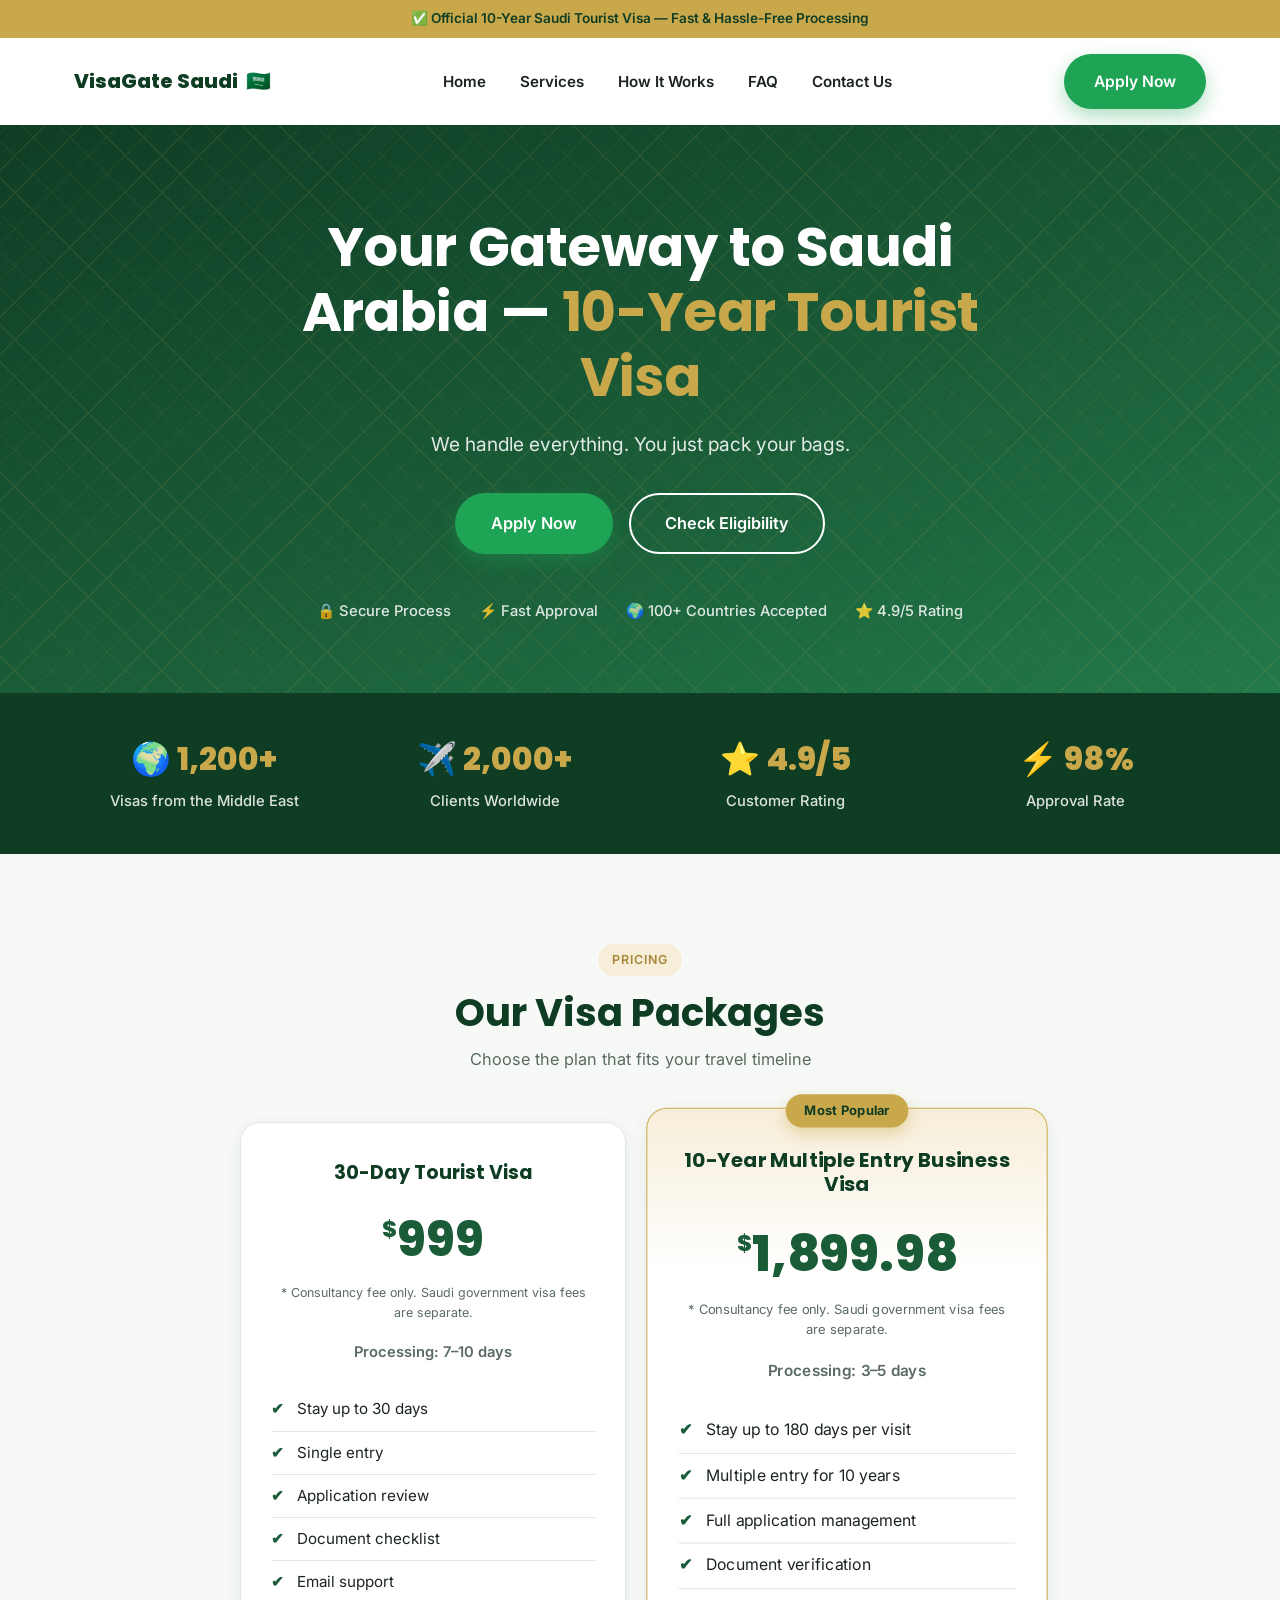
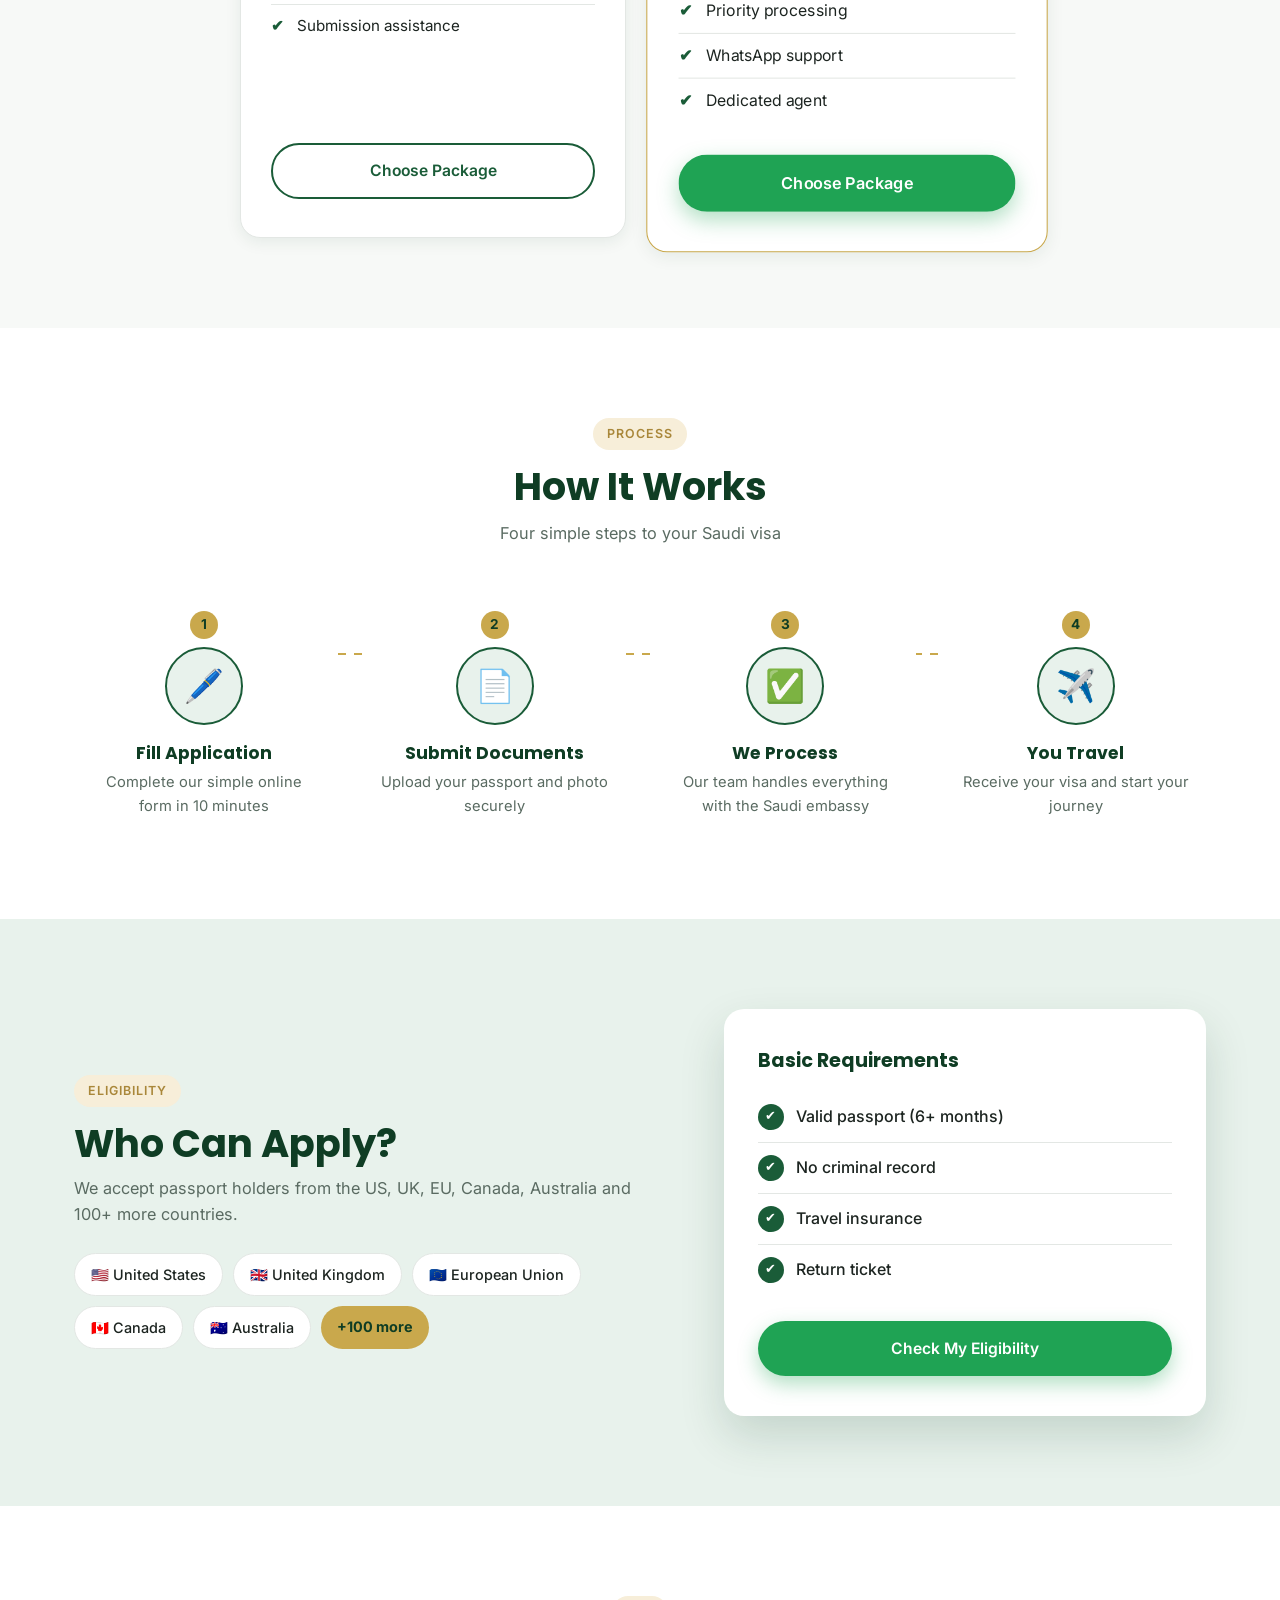
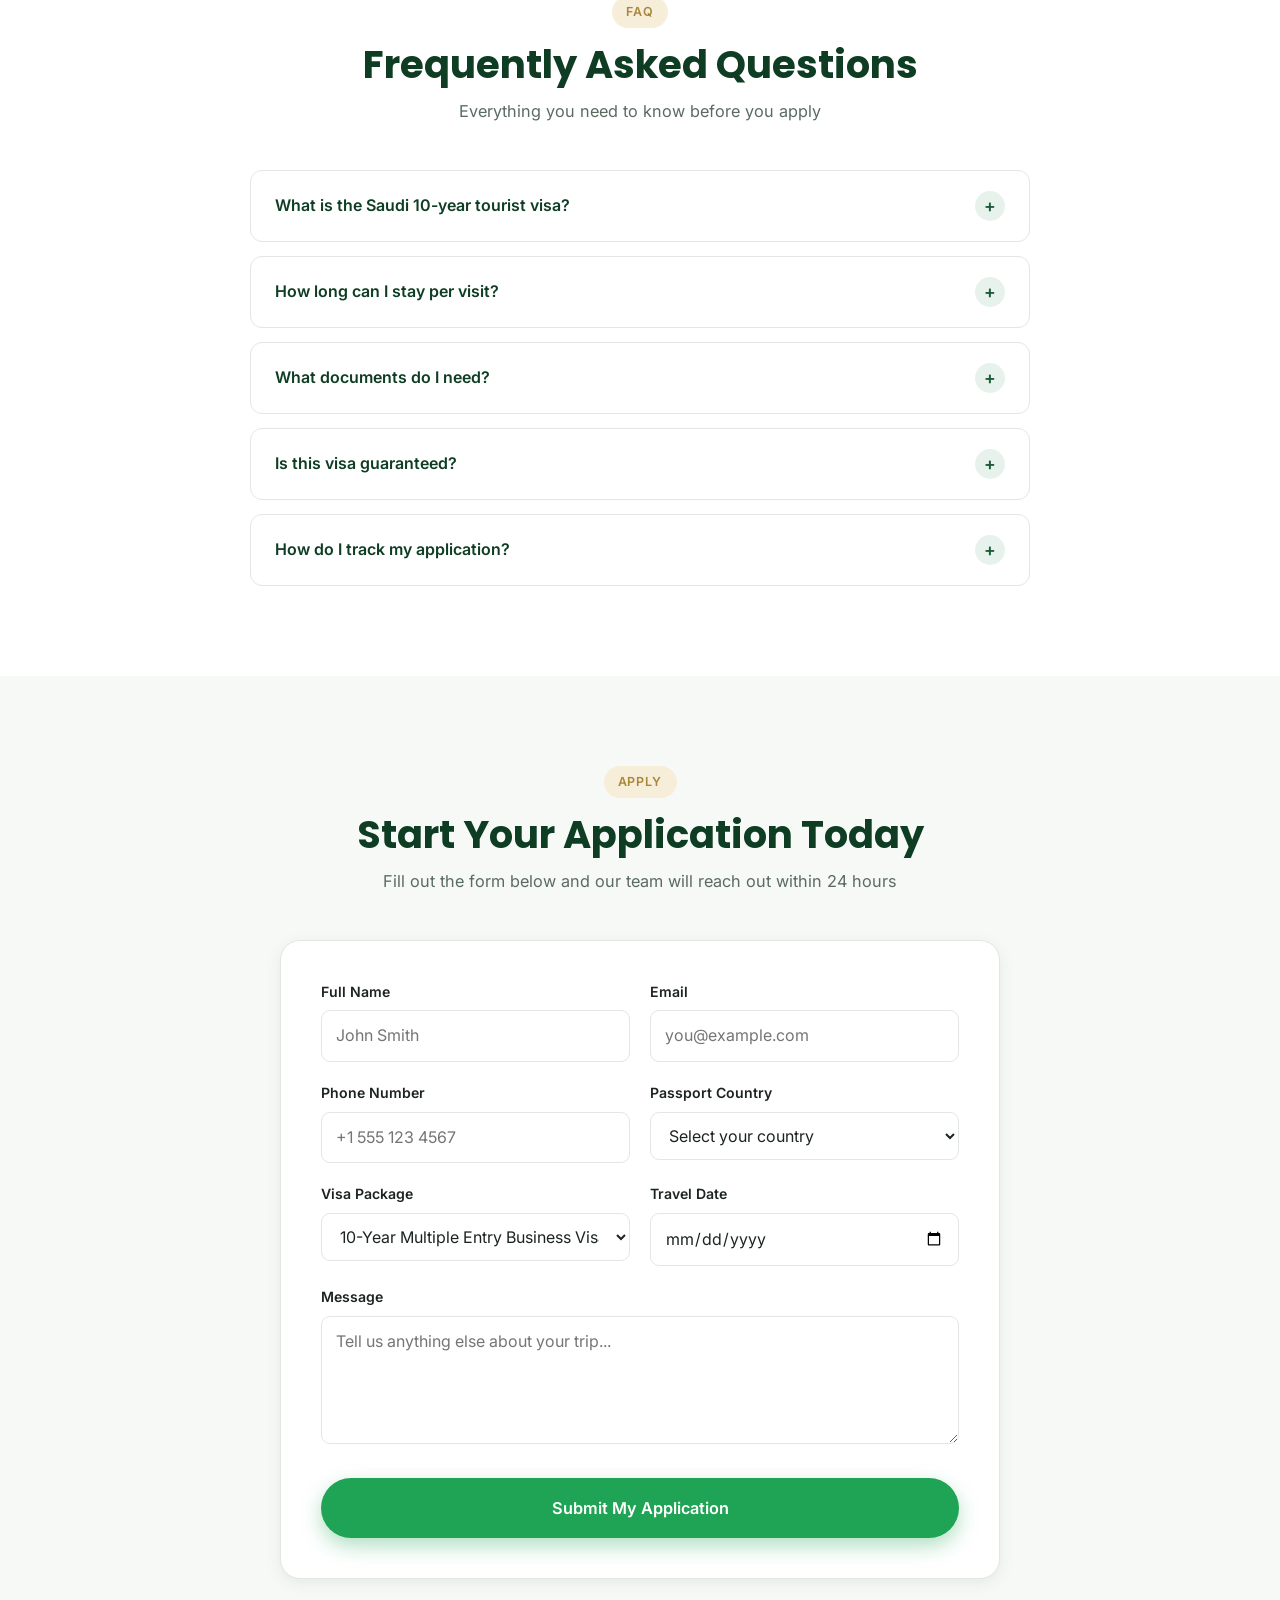
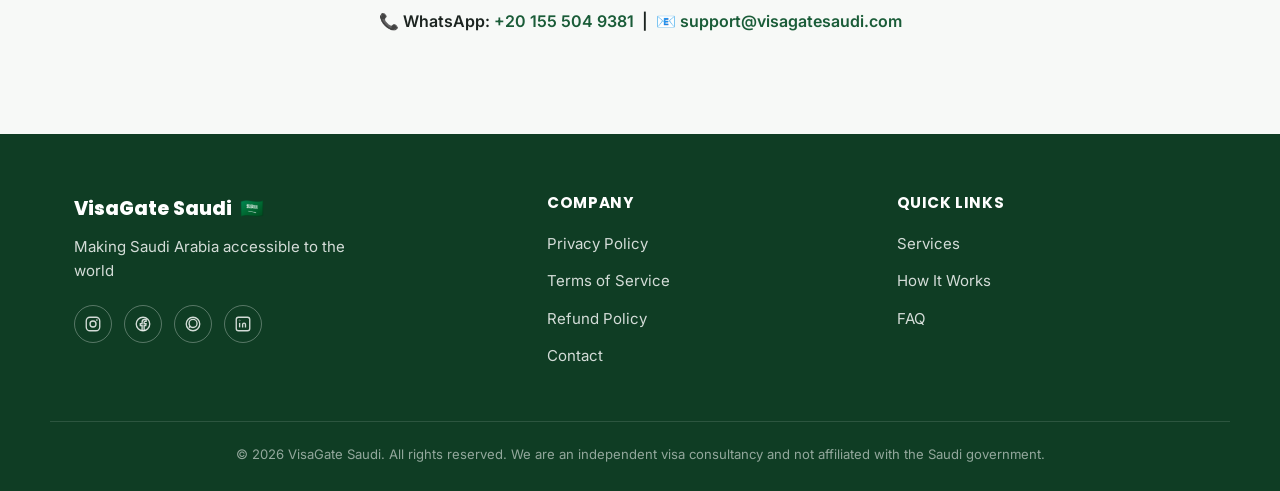
==== commit 2c45105c: "Added stats bar and updated WhatsApp number" ====
--- a/index.html
+++ b/index.html
@@ -59,6 +59,28 @@
         <li>🌍 100+ Countries Accepted</li>
         <li>⭐ 4.9/5 Rating</li>
       </ul>
+    </div>
+  </section>
+
+  <!-- ================= STATS BAR ================= -->
+  <section class="stats-bar">
+    <div class="container stats-grid">
+      <div class="stat">
+        <p class="stat-number">🌍 1,200+</p>
+        <p class="stat-label">Visas from the Middle East</p>
+      </div>
+      <div class="stat">
+        <p class="stat-number">✈️ 2,000+</p>
+        <p class="stat-label">Clients Worldwide</p>
+      </div>
+      <div class="stat">
+        <p class="stat-number">⭐ 4.9/5</p>
+        <p class="stat-label">Customer Rating</p>
+      </div>
+      <div class="stat">
+        <p class="stat-number">⚡ 98%</p>
+        <p class="stat-label">Approval Rate</p>
+      </div>
     </div>
   </section>
 
@@ -306,7 +328,7 @@
         <p class="form-success" id="formSuccess" role="status" hidden>✅ Thank you! Your application has been received. Our team will contact you within 24 hours.</p>
       </form>
 
-      <p class="contact-info">📞 WhatsApp: <a href="https://wa.me/1800847252">+1 (800) VISA-KSA</a> &nbsp;|&nbsp; 📧 <a href="mailto:support@visagatesaudi.com">support@visagatesaudi.com</a></p>
+      <p class="contact-info">📞 WhatsApp: <a href="https://wa.me/201555049381" target="_blank" rel="noopener">+20 155 504 9381</a> &nbsp;|&nbsp; 📧 <a href="mailto:support@visagatesaudi.com">support@visagatesaudi.com</a></p>
     </div>
   </section>
 
@@ -325,7 +347,7 @@
         <a href="#" class="social-icon" aria-label="Facebook">
           <svg viewBox="0 0 24 24" fill="none" stroke="currentColor" stroke-width="1.8"><circle cx="12" cy="12" r="9"/><path d="M13.5 21v-7h2.2l.3-2.6h-2.5V9.7c0-.75.2-1.3 1.3-1.3h1.4V6.1c-.25 0-1.1-.1-2-.1-2 0-3.4 1.2-3.4 3.5v1.9H8.4V14h2.4v7"/></svg>
         </a>
-        <a href="#" class="social-icon" aria-label="WhatsApp">
+        <a href="https://wa.me/201555049381" class="social-icon" aria-label="WhatsApp" target="_blank" rel="noopener">
           <svg viewBox="0 0 24 24" fill="none" stroke="currentColor" stroke-width="1.8"><circle cx="12" cy="12" r="9"/><path d="M8.5 15.2c1 .9 2.2 1.4 3.6 1.4 3 0 5.3-2.4 5.3-5.3S15.1 5.9 12.1 5.9 6.8 8.3 6.8 11.2c0 1.1.3 2.1.9 3l-.7 2.6z"/></svg>
         </a>
         <a href="#" class="social-icon" aria-label="LinkedIn">
--- a/styles.css
+++ b/styles.css
@@ -314,6 +314,36 @@
   gap: 12px 28px;
   font-size: 0.92rem;
   color: rgba(255,255,255,0.85);
+  font-weight: 500;
+}
+
+/* ---------- Stats bar ---------- */
+.stats-bar {
+  background: var(--green-dark);
+  padding: 40px 0;
+}
+
+.stats-grid {
+  display: grid;
+  grid-template-columns: repeat(4, 1fr);
+  gap: 30px;
+}
+
+.stat {
+  text-align: center;
+}
+
+.stat-number {
+  font-family: var(--font-heading);
+  font-size: clamp(1.5rem, 3vw, 2rem);
+  font-weight: 800;
+  color: var(--gold);
+}
+
+.stat-label {
+  margin-top: 6px;
+  color: rgba(255,255,255,0.85);
+  font-size: 0.92rem;
   font-weight: 500;
 }
 
@@ -1123,6 +1153,7 @@
 }
 
 @media (max-width: 640px) {
+  .stats-grid { grid-template-columns: 1fr 1fr; row-gap: 26px; }
   .form-row { grid-template-columns: 1fr; }
   .voucher-row { flex-direction: column; align-items: stretch; }
   .modal-body { padding: 22px; }
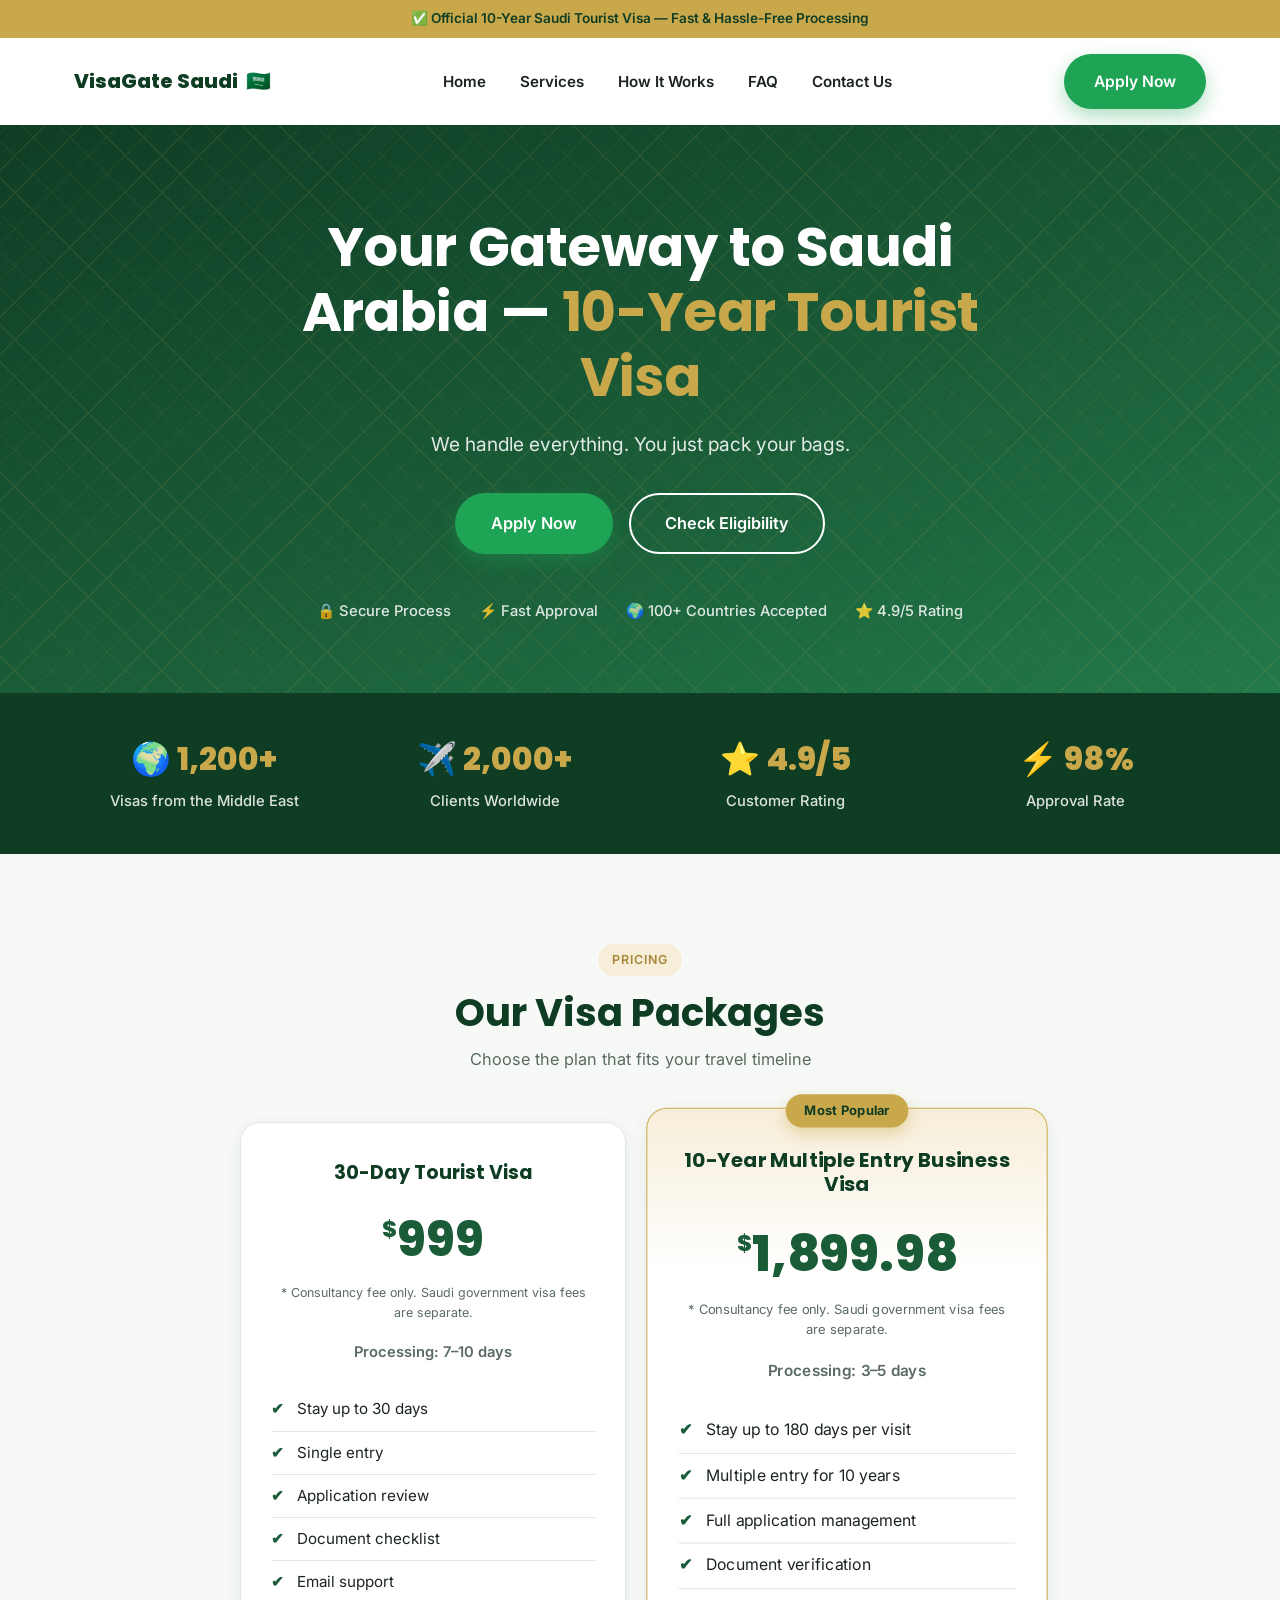
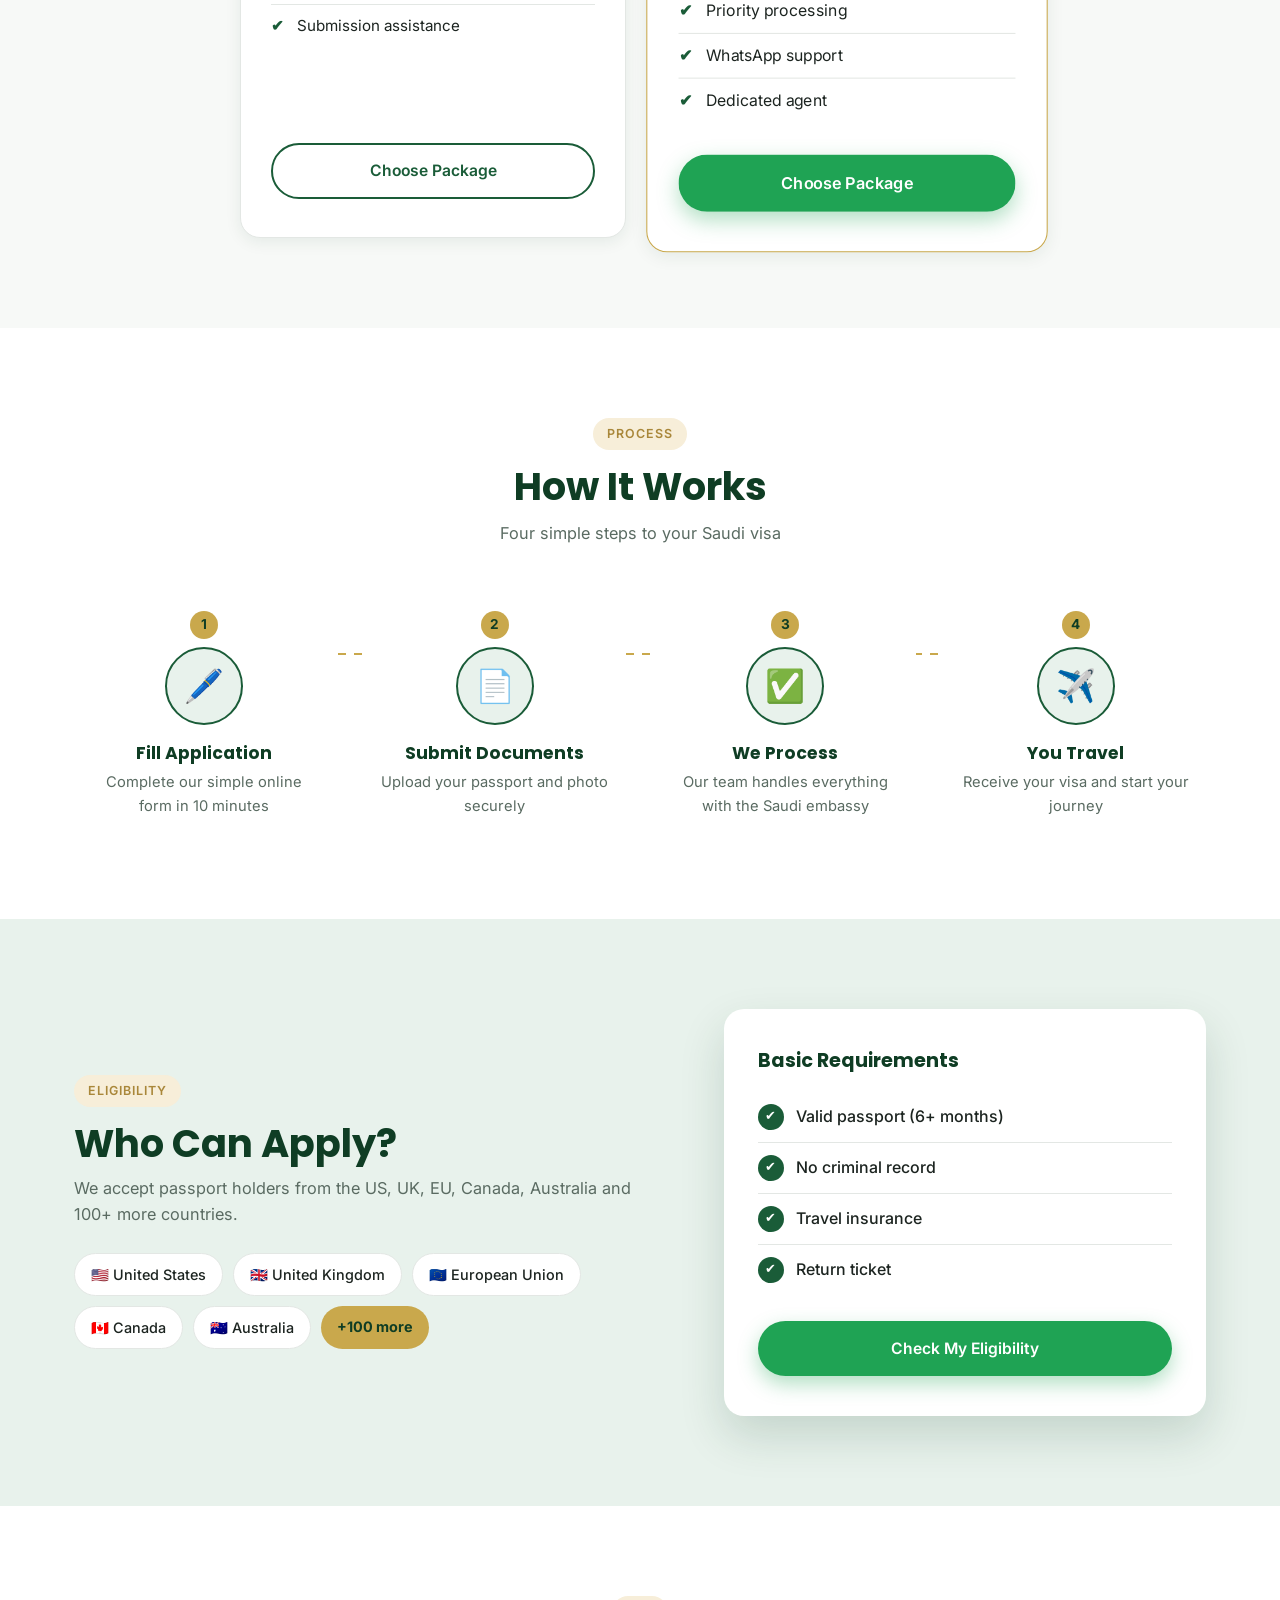
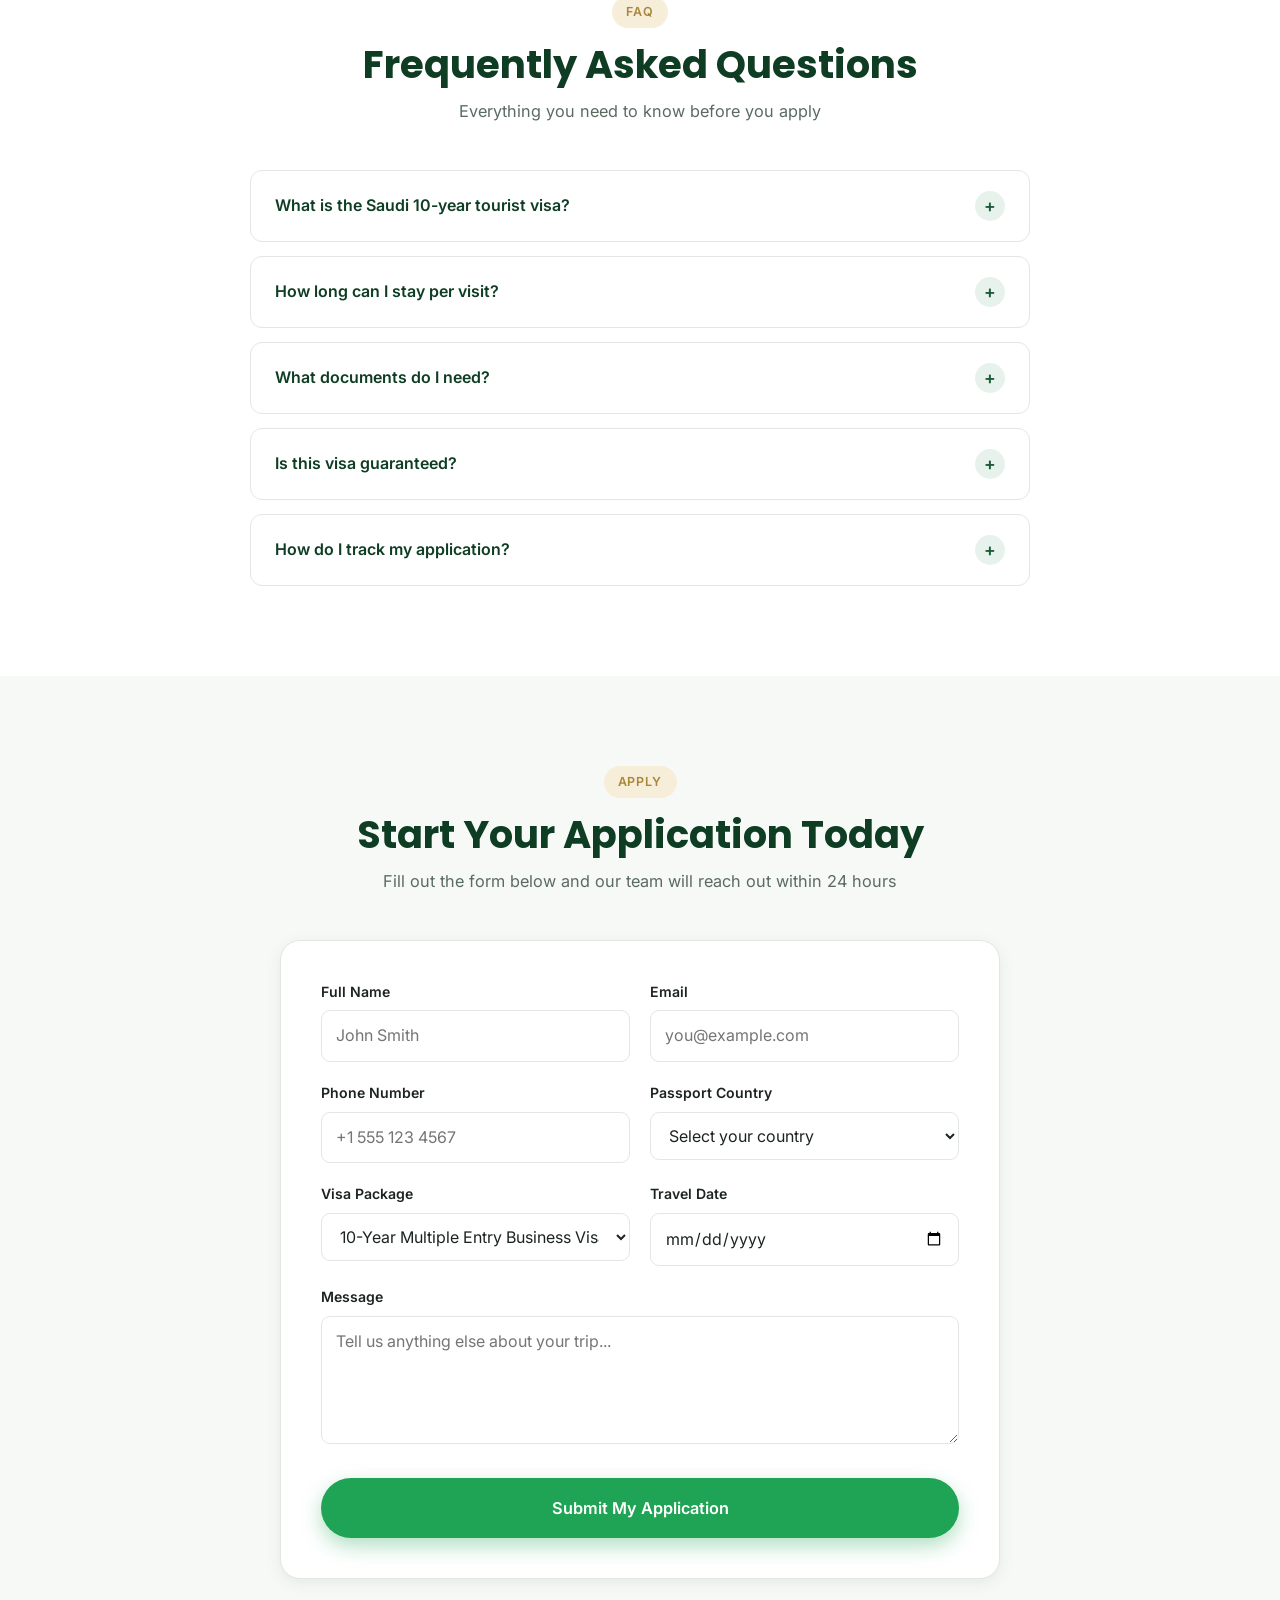
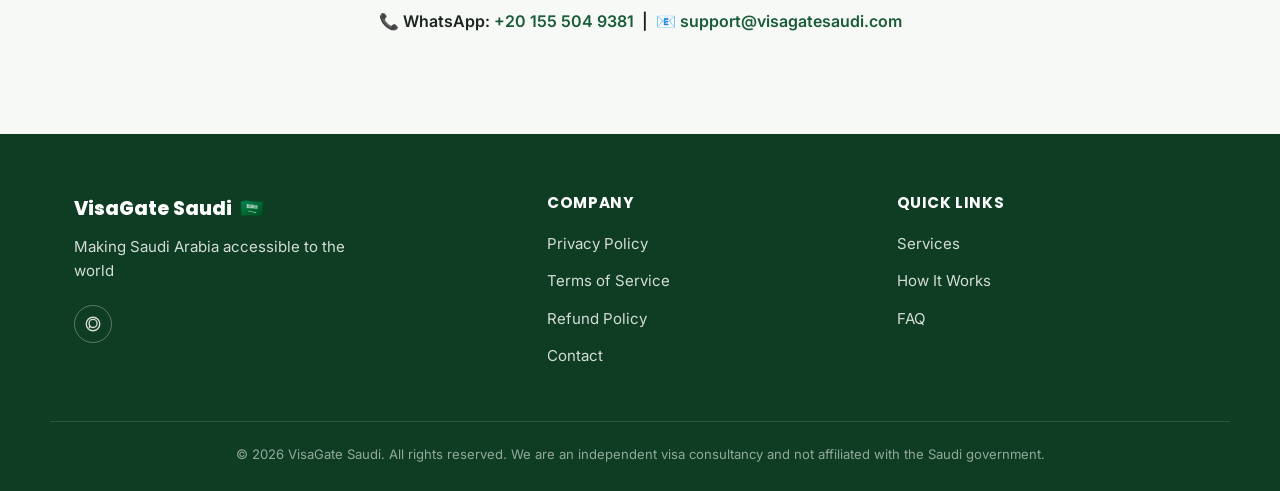
==== commit 83caf8f5: "Remove unused social media links (Instagram, Facebook, LinkedIn)" ====
--- a/index.html
+++ b/index.html
@@ -341,17 +341,8 @@
       <p class="logo">VisaGate Saudi <span class="flag" aria-hidden="true">🇸🇦</span></p>
       <p class="tagline">Making Saudi Arabia accessible to the world</p>
       <div class="socials">
-        <a href="#" class="social-icon" aria-label="Instagram">
-          <svg viewBox="0 0 24 24" fill="none" stroke="currentColor" stroke-width="1.8"><rect x="3" y="3" width="18" height="18" rx="5"/><circle cx="12" cy="12" r="4"/><circle cx="17.2" cy="6.8" r="1.1" fill="currentColor" stroke="none"/></svg>
-        </a>
-        <a href="#" class="social-icon" aria-label="Facebook">
-          <svg viewBox="0 0 24 24" fill="none" stroke="currentColor" stroke-width="1.8"><circle cx="12" cy="12" r="9"/><path d="M13.5 21v-7h2.2l.3-2.6h-2.5V9.7c0-.75.2-1.3 1.3-1.3h1.4V6.1c-.25 0-1.1-.1-2-.1-2 0-3.4 1.2-3.4 3.5v1.9H8.4V14h2.4v7"/></svg>
-        </a>
         <a href="https://wa.me/201555049381" class="social-icon" aria-label="WhatsApp" target="_blank" rel="noopener">
           <svg viewBox="0 0 24 24" fill="none" stroke="currentColor" stroke-width="1.8"><circle cx="12" cy="12" r="9"/><path d="M8.5 15.2c1 .9 2.2 1.4 3.6 1.4 3 0 5.3-2.4 5.3-5.3S15.1 5.9 12.1 5.9 6.8 8.3 6.8 11.2c0 1.1.3 2.1.9 3l-.7 2.6z"/></svg>
-        </a>
-        <a href="#" class="social-icon" aria-label="LinkedIn">
-          <svg viewBox="0 0 24 24" fill="none" stroke="currentColor" stroke-width="1.8"><rect x="3" y="3" width="18" height="18" rx="3"/><line x1="7.5" y1="10.5" x2="7.5" y2="16.5"/><circle cx="7.5" cy="7.3" r="0.2" fill="currentColor"/><path d="M11.5 16.5v-3.7c0-1.2.9-2 2-2s1.8.8 1.8 2v3.7"/></svg>
         </a>
       </div>
     </div>
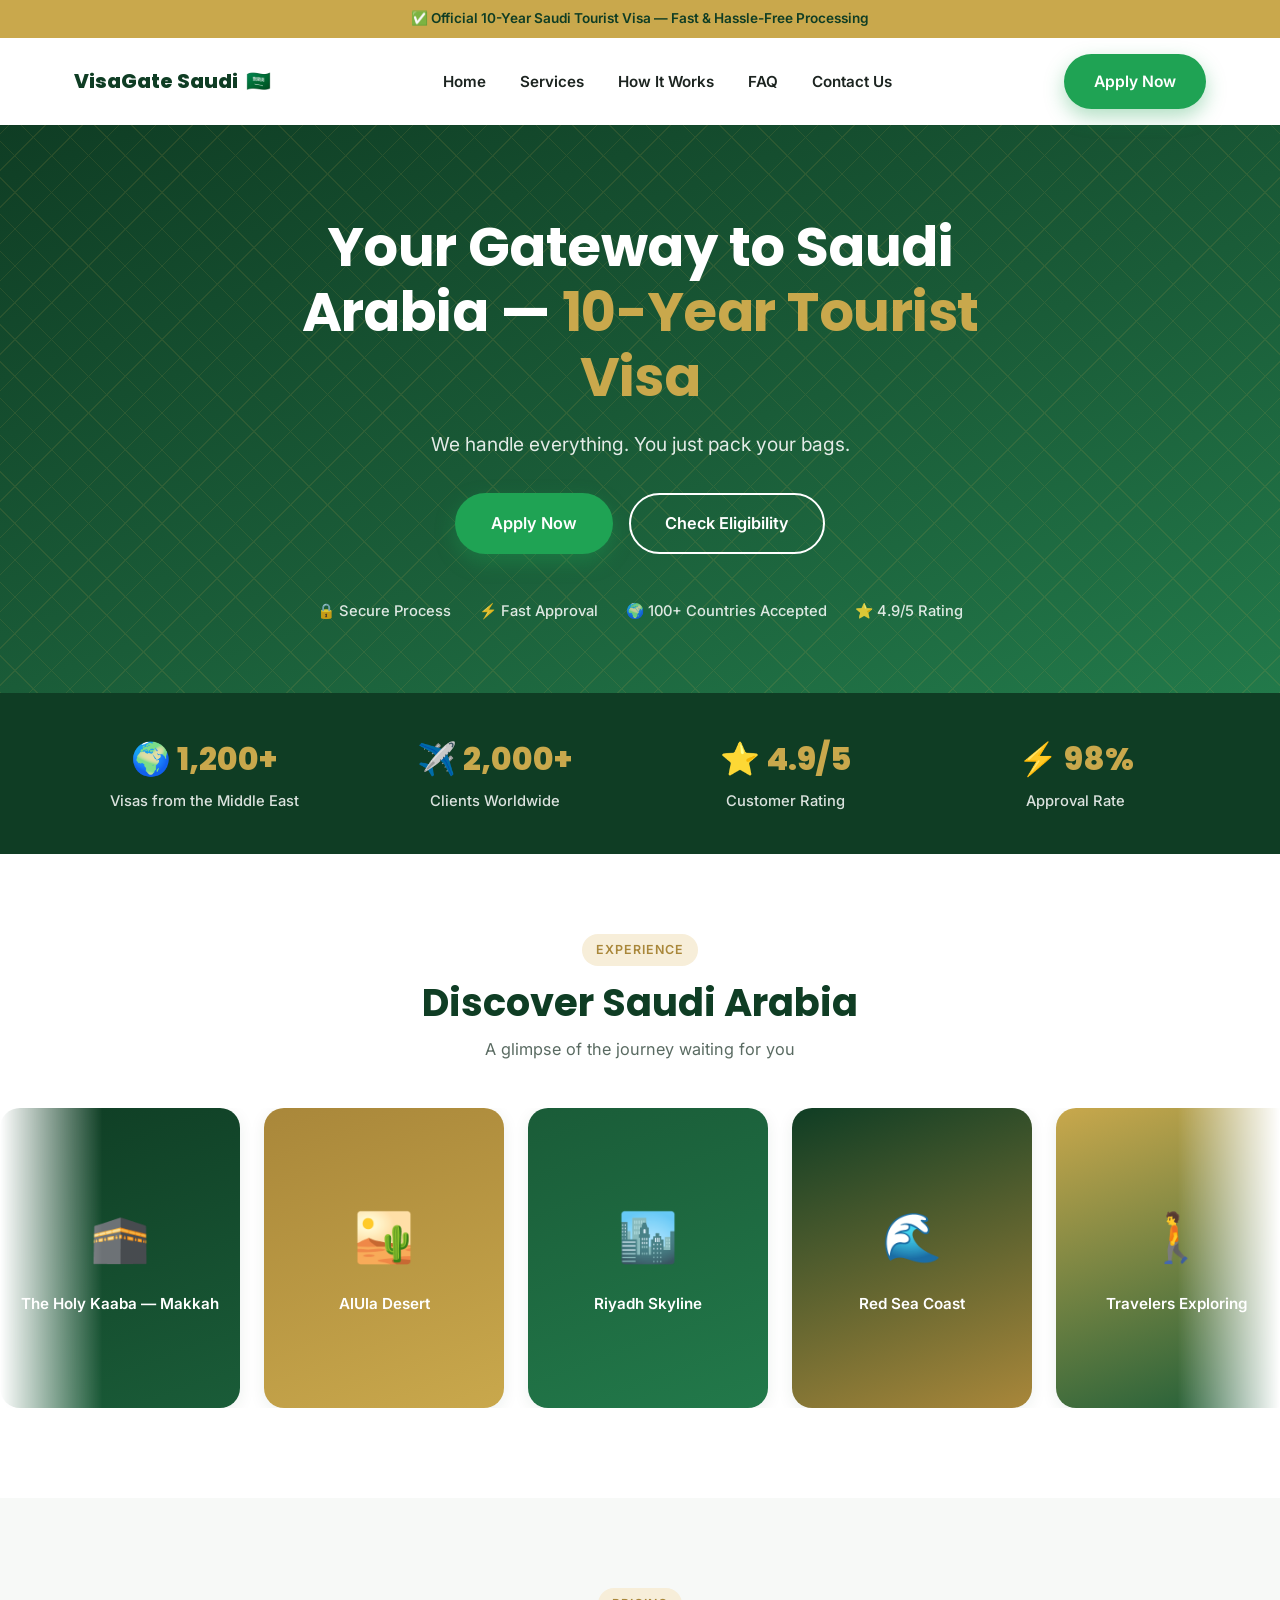
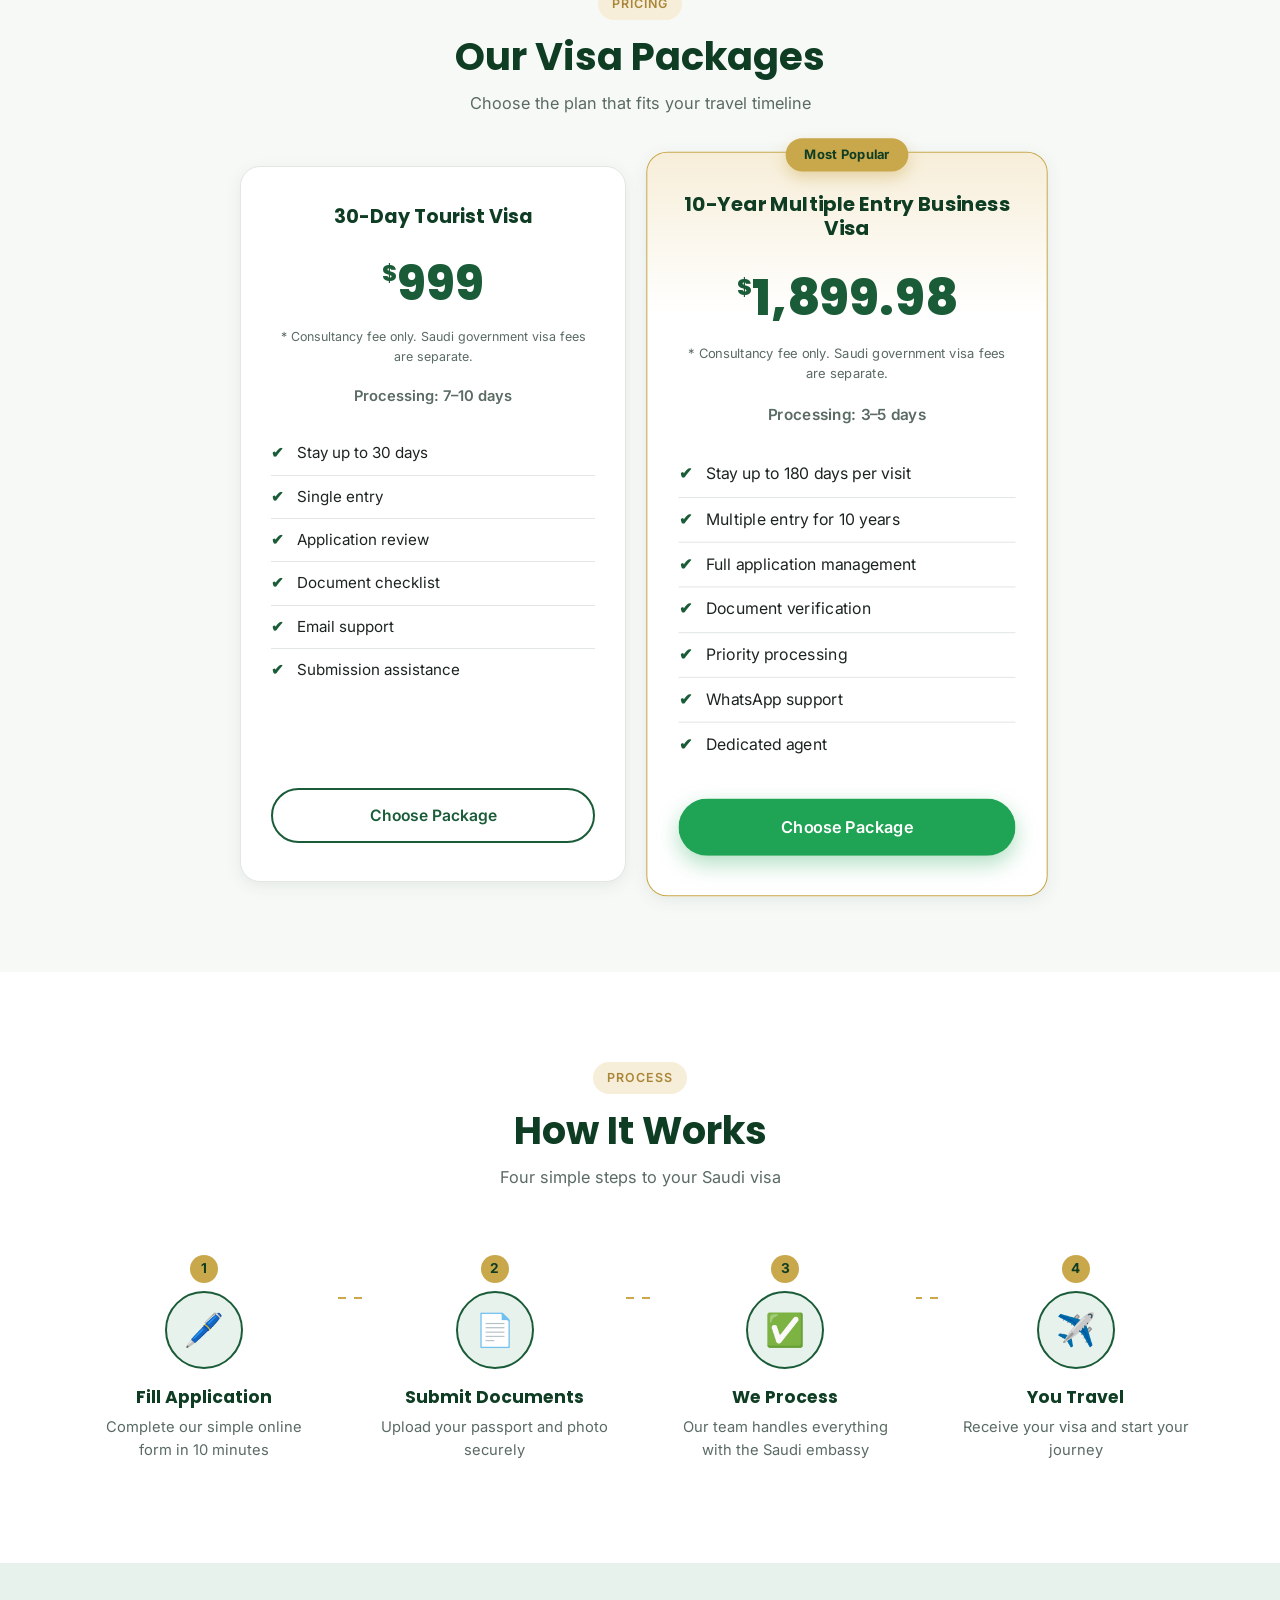
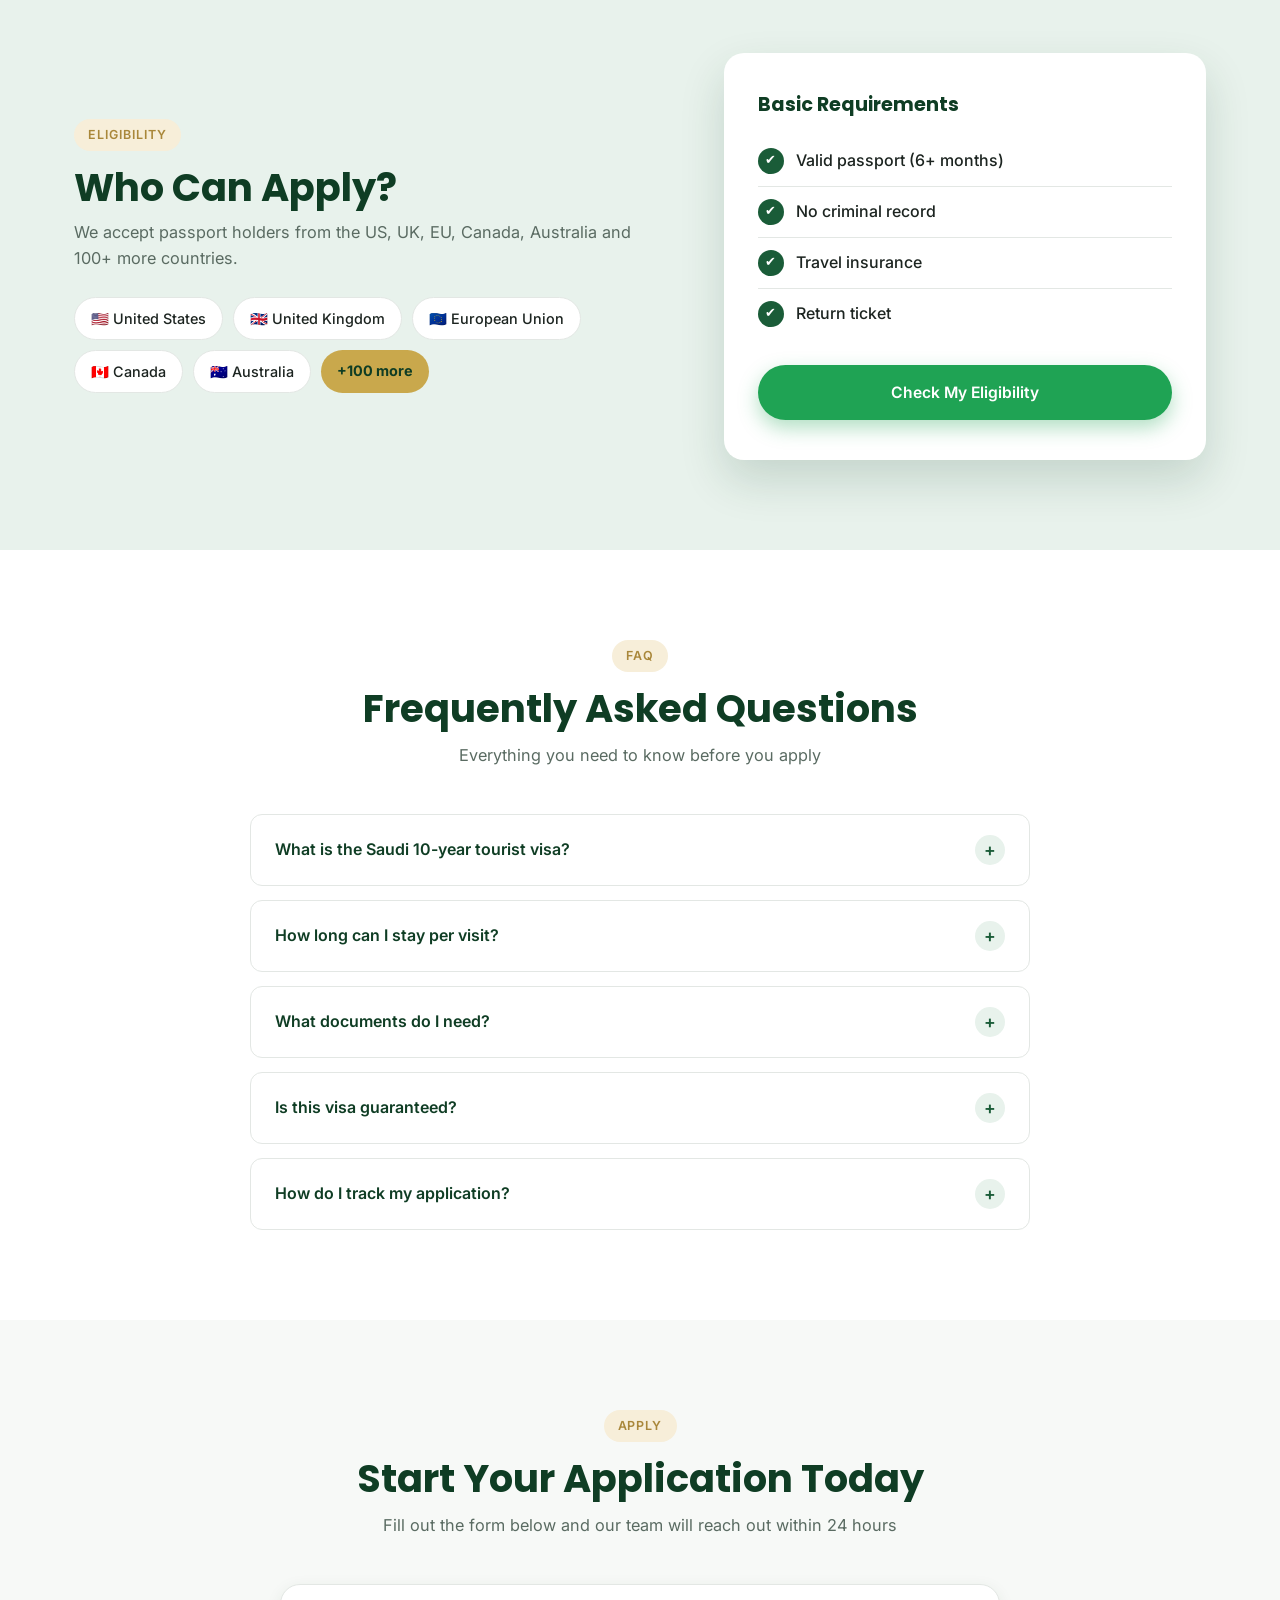
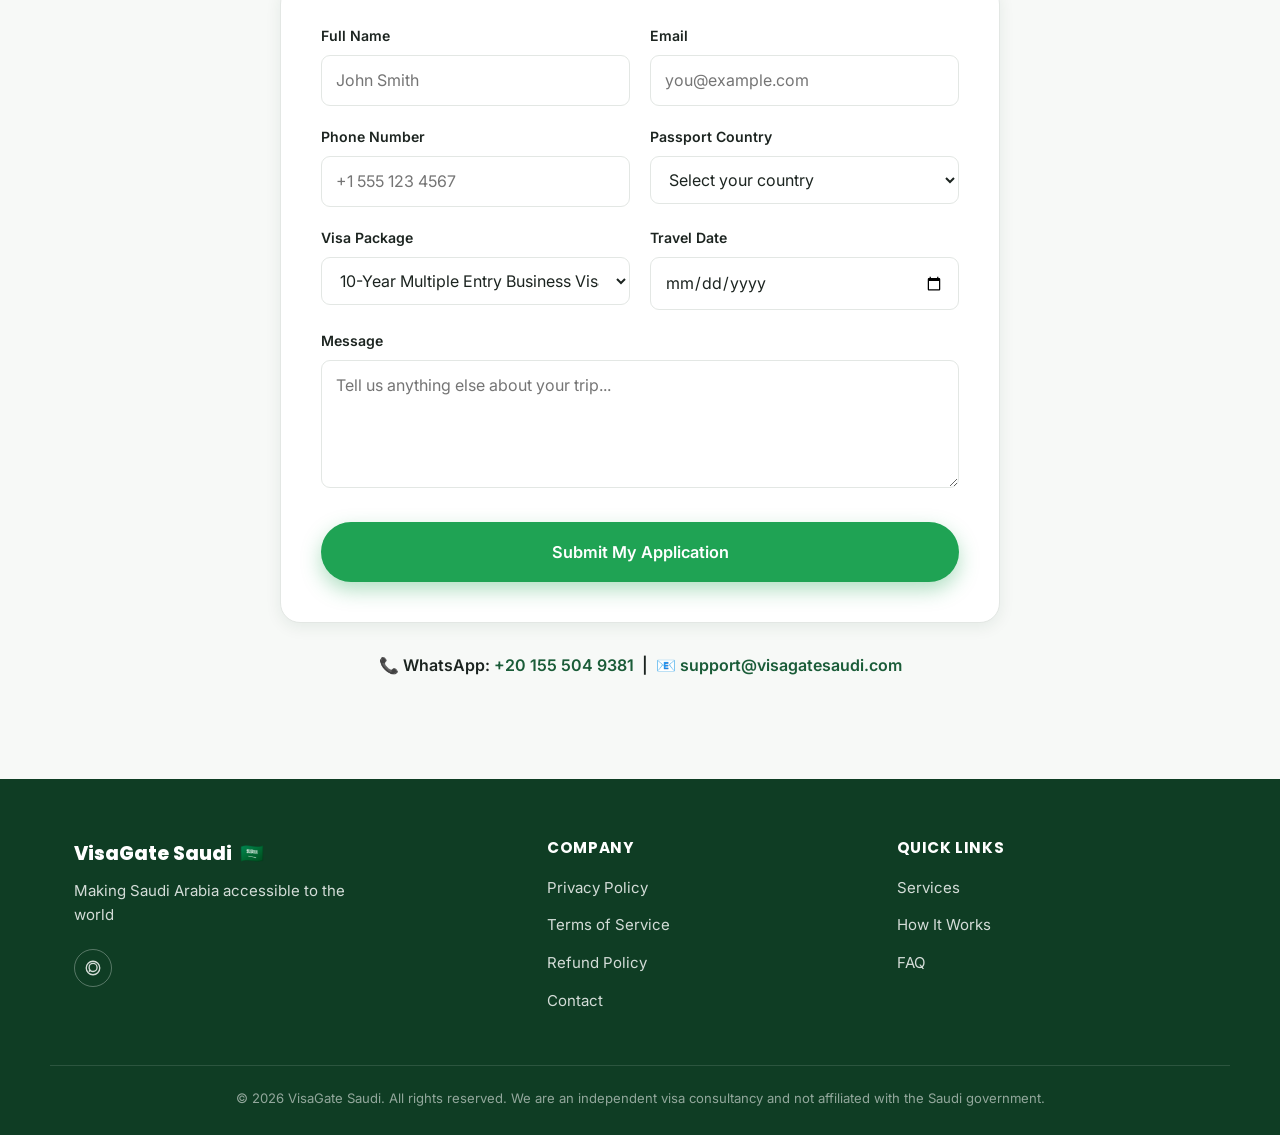
==== commit 31708611: "Add Discover Saudi Arabia gallery section" ====
--- a/index.html
+++ b/index.html
@@ -80,6 +80,43 @@
       <div class="stat">
         <p class="stat-number">⚡ 98%</p>
         <p class="stat-label">Approval Rate</p>
+      </div>
+    </div>
+  </section>
+
+  <!-- ================= GALLERY ================= -->
+  <!--
+    Placeholder tiles — swap for real, licensed photography when available:
+    drop files into /assets/images/ (e.g. kaaba.jpg, alula.jpg, riyadh.jpg,
+    red-sea.jpg, travelers.jpg, diriyah.jpg) and replace each .gallery-card
+    div below with:
+      <figure class="gallery-card">
+        <img src="assets/images/kaaba.jpg" alt="The Holy Kaaba, Makkah" loading="lazy">
+        <figcaption>The Holy Kaaba — Makkah</figcaption>
+      </figure>
+  -->
+  <section class="gallery" id="gallery">
+    <div class="container gallery-heading">
+      <span class="eyebrow">Experience</span>
+      <h2 class="section-title">Discover Saudi Arabia</h2>
+      <p class="section-sub">A glimpse of the journey waiting for you</p>
+    </div>
+
+    <div class="gallery-track-wrap">
+      <div class="gallery-track" aria-label="Photos of Saudi Arabia">
+        <div class="gallery-card"><span class="gallery-icon">🕋</span><span class="gallery-caption">The Holy Kaaba — Makkah</span></div>
+        <div class="gallery-card"><span class="gallery-icon">🏜️</span><span class="gallery-caption">AlUla Desert</span></div>
+        <div class="gallery-card"><span class="gallery-icon">🏙️</span><span class="gallery-caption">Riyadh Skyline</span></div>
+        <div class="gallery-card"><span class="gallery-icon">🌊</span><span class="gallery-caption">Red Sea Coast</span></div>
+        <div class="gallery-card"><span class="gallery-icon">🚶</span><span class="gallery-caption">Travelers Exploring</span></div>
+        <div class="gallery-card"><span class="gallery-icon">🏛️</span><span class="gallery-caption">Historic Diriyah</span></div>
+
+        <div class="gallery-card" aria-hidden="true"><span class="gallery-icon">🕋</span><span class="gallery-caption">The Holy Kaaba — Makkah</span></div>
+        <div class="gallery-card" aria-hidden="true"><span class="gallery-icon">🏜️</span><span class="gallery-caption">AlUla Desert</span></div>
+        <div class="gallery-card" aria-hidden="true"><span class="gallery-icon">🏙️</span><span class="gallery-caption">Riyadh Skyline</span></div>
+        <div class="gallery-card" aria-hidden="true"><span class="gallery-icon">🌊</span><span class="gallery-caption">Red Sea Coast</span></div>
+        <div class="gallery-card" aria-hidden="true"><span class="gallery-icon">🚶</span><span class="gallery-caption">Travelers Exploring</span></div>
+        <div class="gallery-card" aria-hidden="true"><span class="gallery-icon">🏛️</span><span class="gallery-caption">Historic Diriyah</span></div>
       </div>
     </div>
   </section>
--- a/styles.css
+++ b/styles.css
@@ -345,6 +345,78 @@
   color: rgba(255,255,255,0.85);
   font-size: 0.92rem;
   font-weight: 500;
+}
+
+/* ---------- Gallery ---------- */
+.gallery {
+  padding: 80px 0 90px;
+  overflow: hidden;
+}
+
+.gallery-heading {
+  text-align: center;
+  margin-bottom: 46px;
+}
+
+.gallery-track-wrap {
+  overflow: hidden;
+  -webkit-mask-image: linear-gradient(90deg, transparent 0, #000 8%, #000 92%, transparent 100%);
+  mask-image: linear-gradient(90deg, transparent 0, #000 8%, #000 92%, transparent 100%);
+}
+
+.gallery-track {
+  display: flex;
+  gap: 24px;
+  width: max-content;
+  animation: gallery-scroll 36s linear infinite;
+}
+
+.gallery-track:hover {
+  animation-play-state: paused;
+}
+
+@keyframes gallery-scroll {
+  from { transform: translateX(0); }
+  to { transform: translateX(-50%); }
+}
+
+.gallery-card {
+  flex-shrink: 0;
+  width: 240px;
+  height: 300px;
+  border-radius: var(--radius-lg);
+  display: flex;
+  flex-direction: column;
+  align-items: center;
+  justify-content: center;
+  gap: 16px;
+  color: var(--white);
+  box-shadow: var(--shadow);
+  position: relative;
+}
+
+.gallery-card:nth-child(6n+1) { background: linear-gradient(160deg, var(--green-dark), var(--green)); }
+.gallery-card:nth-child(6n+2) { background: linear-gradient(160deg, var(--gold-dark), var(--gold)); }
+.gallery-card:nth-child(6n+3) { background: linear-gradient(160deg, var(--green), #22794a); }
+.gallery-card:nth-child(6n+4) { background: linear-gradient(160deg, var(--green-dark), var(--gold-dark)); }
+.gallery-card:nth-child(6n+5) { background: linear-gradient(160deg, var(--gold), var(--green)); }
+.gallery-card:nth-child(6n+6) { background: linear-gradient(160deg, #22794a, var(--green-dark)); }
+
+.gallery-icon {
+  font-size: 3rem;
+}
+
+.gallery-caption {
+  font-weight: 600;
+  font-size: 0.95rem;
+  text-align: center;
+  padding: 0 20px;
+}
+
+@media (prefers-reduced-motion: reduce) {
+  .gallery-track {
+    animation: none;
+  }
 }
 
 /* ---------- Services ---------- */
@@ -1154,6 +1226,9 @@
 
 @media (max-width: 640px) {
   .stats-grid { grid-template-columns: 1fr 1fr; row-gap: 26px; }
+  .gallery { padding: 60px 0 70px; }
+  .gallery-card { width: 180px; height: 230px; }
+  .gallery-icon { font-size: 2.2rem; }
   .form-row { grid-template-columns: 1fr; }
   .voucher-row { flex-direction: column; align-items: stretch; }
   .modal-body { padding: 22px; }
